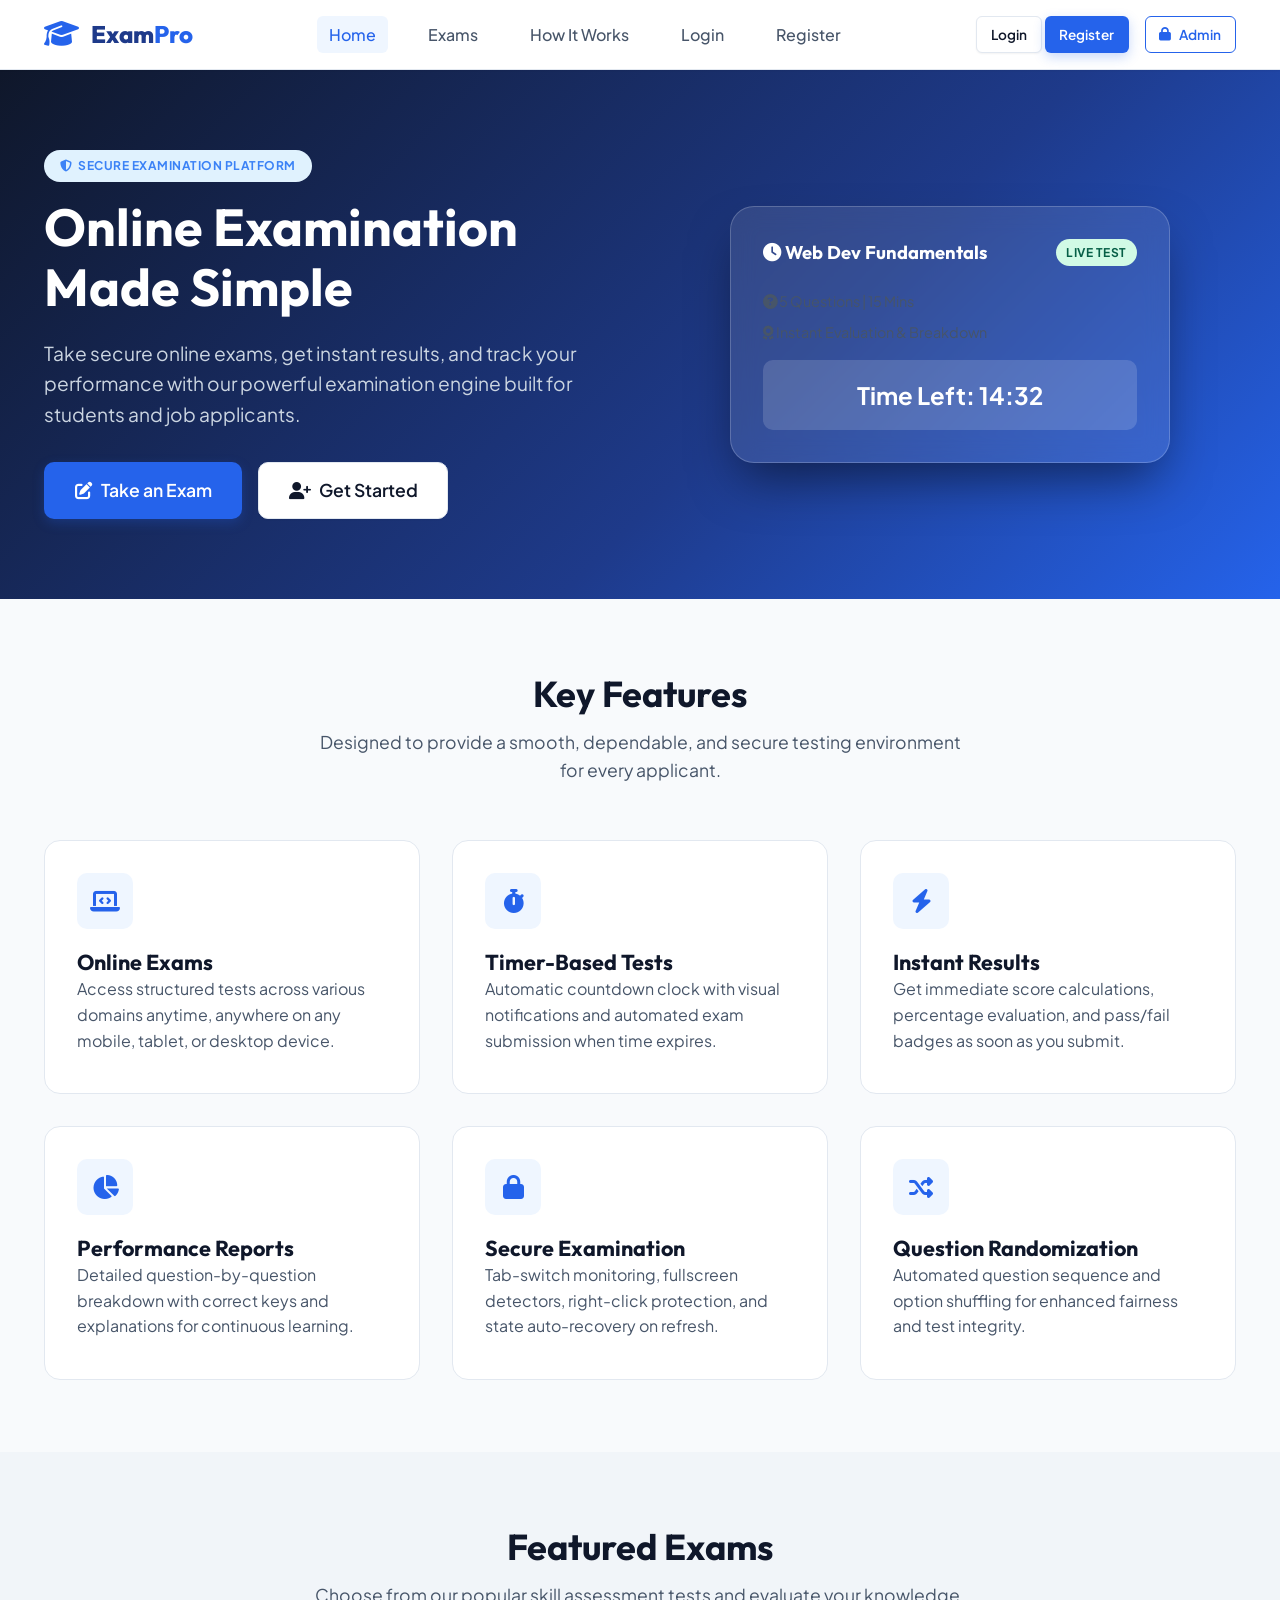
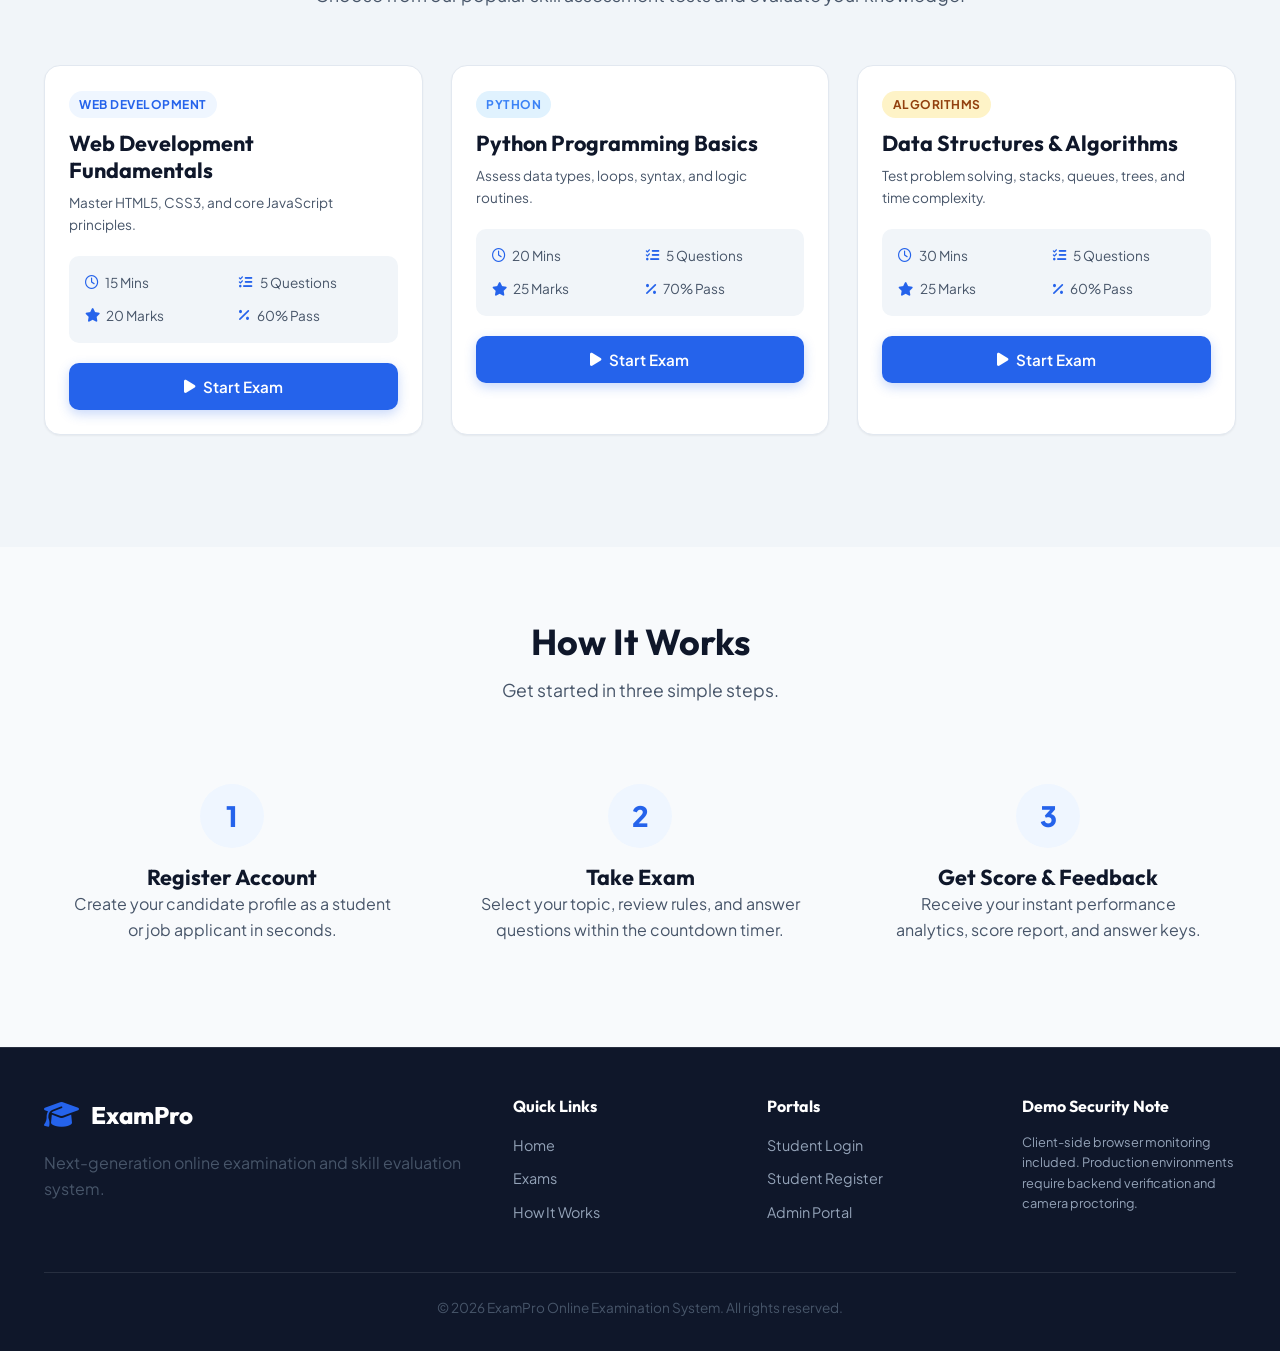
==== index.html @ 4d4f317a "Initial commit: Complete Online Examination System (ExamPro)" ====
<!DOCTYPE html>
<html lang="en">
<head>
  <meta charset="UTF-8">
  <meta name="viewport" content="width=device-width, initial-scale=1.0">
  <meta name="description" content="ExamPro - Next-Generation Online Examination Platform for Students & Candidates.">
  <title>ExamPro | Modern Online Examination System</title>
  <link rel="stylesheet" href="css/style.css">
  <link rel="stylesheet" href="https://cdnjs.cloudflare.com/ajax/libs/font-awesome/6.5.1/css/all.min.css">
</head>
<body>
  <!-- Header Navbar -->
  <header class="navbar">
    <div class="container">
      <a href="index.html" class="brand-logo">
        <i class="fa-solid fa-graduation-cap"></i>
        <span>Exam<span style="color:var(--primary);">Pro</span></span>
      </a>

      <nav>
        <ul class="nav-links" id="primaryNav">
          <li><a href="index.html" class="nav-link active">Home</a></li>
          <li><a href="#examsSection" class="nav-link">Exams</a></li>
          <li><a href="#howItWorks" class="nav-link">How It Works</a></li>
          <li><a href="login.html" class="nav-link">Login</a></li>
          <li><a href="register.html" class="nav-link">Register</a></li>
        </ul>
      </nav>

      <div class="nav-actions">
        <div id="userNavBadge"></div>
        <a href="admin-login.html" class="btn btn-sm btn-outline"><i class="fa-solid fa-lock"></i> Admin</a>
        <button class="mobile-nav-toggle" id="mobileNavToggle">
          <i class="fa-solid fa-bars"></i>
        </button>
      </div>
    </div>
  </header>

  <!-- Hero Section -->
  <section class="hero">
    <div class="container">
      <div class="hero-content">
        <div>
          <div class="badge badge-info" style="margin-bottom:1rem; padding:0.4rem 1rem;">
            <i class="fa-solid fa-shield-halved"></i> Secure Examination Platform
          </div>
          <h1 class="hero-title">Online Examination Made Simple</h1>
          <p class="hero-subtitle">
            Take secure online exams, get instant results, and track your performance with our powerful examination engine built for students and job applicants.
          </p>
          <div class="hero-actions">
            <a href="login.html" class="btn btn-primary btn-lg"><i class="fa-solid fa-pen-to-square"></i> Take an Exam</a>
            <a href="register.html" class="btn btn-secondary btn-lg"><i class="fa-solid fa-user-plus"></i> Get Started</a>
          </div>
        </div>

        <div class="hero-visual">
          <div class="hero-card-preview">
            <div style="display:flex; justify-content:space-between; align-items:center; margin-bottom:1.5rem;">
              <h4 style="color:white;"><i class="fa-solid fa-clock"></i> Web Dev Fundamentals</h4>
              <span class="badge badge-success">LIVE TEST</span>
            </div>
            <div style="font-size:0.9rem; color:#cbd5e1; margin-bottom:1rem;">
              <p><i class="fa-solid fa-circle-question"></i> 5 Questions | 15 Mins</p>
              <p><i class="fa-solid fa-award"></i> Instant Evaluation & Breakdown</p>
            </div>
            <div style="background:rgba(255,255,255,0.15); padding:1rem; border-radius:var(--radius-md); text-align:center;">
              <span style="font-size:1.5rem; font-weight:700;">Time Left: 14:32</span>
            </div>
          </div>
        </div>
      </div>
    </div>
  </section>

  <!-- Features Grid Section -->
  <section class="section">
    <div class="container">
      <div class="section-header">
        <h2 class="section-title">Key Features</h2>
        <p class="section-subtitle">Designed to provide a smooth, dependable, and secure testing environment for every applicant.</p>
      </div>

      <div class="feature-grid">
        <div class="feature-card">
          <div class="feature-icon"><i class="fa-solid fa-laptop-code"></i></div>
          <h3>Online Exams</h3>
          <p>Access structured tests across various domains anytime, anywhere on any mobile, tablet, or desktop device.</p>
        </div>

        <div class="feature-card">
          <div class="feature-icon"><i class="fa-solid fa-stopwatch"></i></div>
          <h3>Timer-Based Tests</h3>
          <p>Automatic countdown clock with visual notifications and automated exam submission when time expires.</p>
        </div>

        <div class="feature-card">
          <div class="feature-icon"><i class="fa-solid fa-bolt"></i></div>
          <h3>Instant Results</h3>
          <p>Get immediate score calculations, percentage evaluation, and pass/fail badges as soon as you submit.</p>
        </div>

        <div class="feature-card">
          <div class="feature-icon"><i class="fa-solid fa-chart-pie"></i></div>
          <h3>Performance Reports</h3>
          <p>Detailed question-by-question breakdown with correct keys and explanations for continuous learning.</p>
        </div>

        <div class="feature-card">
          <div class="feature-icon"><i class="fa-solid fa-lock"></i></div>
          <h3>Secure Examination</h3>
          <p>Tab-switch monitoring, fullscreen detectors, right-click protection, and state auto-recovery on refresh.</p>
        </div>

        <div class="feature-card">
          <div class="feature-icon"><i class="fa-solid fa-shuffle"></i></div>
          <h3>Question Randomization</h3>
          <p>Automated question sequence and option shuffling for enhanced fairness and test integrity.</p>
        </div>
      </div>
    </div>
  </section>

  <!-- Popular Exams Preview -->
  <section class="section" id="examsSection" style="background:var(--bg-subtle);">
    <div class="container">
      <div class="section-header">
        <h2 class="section-title">Featured Exams</h2>
        <p class="section-subtitle">Choose from our popular skill assessment tests and evaluate your knowledge.</p>
      </div>

      <div class="exam-grid">
        <div class="exam-card">
          <div class="exam-card-body">
            <span class="badge badge-primary">Web Development</span>
            <h3 style="margin: 0.75rem 0 0.5rem 0;">Web Development Fundamentals</h3>
            <p style="font-size:0.85rem;">Master HTML5, CSS3, and core JavaScript principles.</p>
            <div class="exam-meta-grid">
              <div class="exam-meta-item"><i class="fa-regular fa-clock"></i> 15 Mins</div>
              <div class="exam-meta-item"><i class="fa-solid fa-list-check"></i> 5 Questions</div>
              <div class="exam-meta-item"><i class="fa-solid fa-star"></i> 20 Marks</div>
              <div class="exam-meta-item"><i class="fa-solid fa-percent"></i> 60% Pass</div>
            </div>
            <a href="login.html" class="btn btn-primary btn-full"><i class="fa-solid fa-play"></i> Start Exam</a>
          </div>
        </div>

        <div class="exam-card">
          <div class="exam-card-body">
            <span class="badge badge-info">Python</span>
            <h3 style="margin: 0.75rem 0 0.5rem 0;">Python Programming Basics</h3>
            <p style="font-size:0.85rem;">Assess data types, loops, syntax, and logic routines.</p>
            <div class="exam-meta-grid">
              <div class="exam-meta-item"><i class="fa-regular fa-clock"></i> 20 Mins</div>
              <div class="exam-meta-item"><i class="fa-solid fa-list-check"></i> 5 Questions</div>
              <div class="exam-meta-item"><i class="fa-solid fa-star"></i> 25 Marks</div>
              <div class="exam-meta-item"><i class="fa-solid fa-percent"></i> 70% Pass</div>
            </div>
            <a href="login.html" class="btn btn-primary btn-full"><i class="fa-solid fa-play"></i> Start Exam</a>
          </div>
        </div>

        <div class="exam-card">
          <div class="exam-card-body">
            <span class="badge badge-warning">Algorithms</span>
            <h3 style="margin: 0.75rem 0 0.5rem 0;">Data Structures & Algorithms</h3>
            <p style="font-size:0.85rem;">Test problem solving, stacks, queues, trees, and time complexity.</p>
            <div class="exam-meta-grid">
              <div class="exam-meta-item"><i class="fa-regular fa-clock"></i> 30 Mins</div>
              <div class="exam-meta-item"><i class="fa-solid fa-list-check"></i> 5 Questions</div>
              <div class="exam-meta-item"><i class="fa-solid fa-star"></i> 25 Marks</div>
              <div class="exam-meta-item"><i class="fa-solid fa-percent"></i> 60% Pass</div>
            </div>
            <a href="login.html" class="btn btn-primary btn-full"><i class="fa-solid fa-play"></i> Start Exam</a>
          </div>
        </div>
      </div>
    </div>
  </section>

  <!-- How It Works Section -->
  <section class="section" id="howItWorks">
    <div class="container">
      <div class="section-header">
        <h2 class="section-title">How It Works</h2>
        <p class="section-subtitle">Get started in three simple steps.</p>
      </div>

      <div class="feature-grid" style="grid-template-columns: repeat(3, 1fr);">
        <div style="text-align:center; padding:1.5rem;">
          <div style="width:64px; height:64px; border-radius:50%; background:var(--primary-light); color:var(--primary); font-size:1.75rem; font-weight:800; display:flex; align-items:center; justify-content:center; margin:0 auto 1rem auto;">1</div>
          <h3>Register Account</h3>
          <p>Create your candidate profile as a student or job applicant in seconds.</p>
        </div>

        <div style="text-align:center; padding:1.5rem;">
          <div style="width:64px; height:64px; border-radius:50%; background:var(--primary-light); color:var(--primary); font-size:1.75rem; font-weight:800; display:flex; align-items:center; justify-content:center; margin:0 auto 1rem auto;">2</div>
          <h3>Take Exam</h3>
          <p>Select your topic, review rules, and answer questions within the countdown timer.</p>
        </div>

        <div style="text-align:center; padding:1.5rem;">
          <div style="width:64px; height:64px; border-radius:50%; background:var(--primary-light); color:var(--primary); font-size:1.75rem; font-weight:800; display:flex; align-items:center; justify-content:center; margin:0 auto 1rem auto;">3</div>
          <h3>Get Score & Feedback</h3>
          <p>Receive your instant performance analytics, score report, and answer keys.</p>
        </div>
      </div>
    </div>
  </section>

  <!-- Footer -->
  <footer class="footer">
    <div class="container">
      <div class="footer-grid">
        <div class="footer-brand">
          <a href="index.html" class="brand-logo">
            <i class="fa-solid fa-graduation-cap"></i>
            <span>ExamPro</span>
          </a>
          <p>Next-generation online examination and skill evaluation system.</p>
        </div>

        <div>
          <h4 class="footer-title">Quick Links</h4>
          <ul class="footer-links">
            <li><a href="index.html">Home</a></li>
            <li><a href="#examsSection">Exams</a></li>
            <li><a href="#howItWorks">How It Works</a></li>
          </ul>
        </div>

        <div>
          <h4 class="footer-title">Portals</h4>
          <ul class="footer-links">
            <li><a href="login.html">Student Login</a></li>
            <li><a href="register.html">Student Register</a></li>
            <li><a href="admin-login.html">Admin Portal</a></li>
          </ul>
        </div>

        <div>
          <h4 class="footer-title">Demo Security Note</h4>
          <p style="font-size:0.8rem; color:#94a3b8;">
            Client-side browser monitoring included. Production environments require backend verification and camera proctoring.
          </p>
        </div>
      </div>

      <div class="footer-bottom">
        <p>&copy; 2026 ExamPro Online Examination System. All rights reserved.</p>
      </div>
    </div>
  </footer>

  <script src="js/app.js"></script>
  <script>
    document.getElementById('mobileNavToggle')?.addEventListener('click', () => {
      document.getElementById('primaryNav')?.classList.toggle('active');
    });
  </script>
</body>
</html>
---- css/style.css ----
/* ==========================================================================
   ExamPro - Online Examination System Master Stylesheet
   Modern, Clean, Responsive Design System
   ========================================================================== */

@import url('https://fonts.googleapis.com/css2?family=Plus+Jakarta+Sans:wght@300;400;500;600;700;800&family=Outfit:wght@400;500;600;700&display=swap');

:root {
  /* Brand Palette */
  --primary: #2563eb;
  --primary-hover: #1d4ed8;
  --primary-dark: #1e3a8a;
  --primary-light: #eff6ff;
  --primary-border: #bfdbfe;
  
  --secondary: #0f172a;
  --accent: #06b6d4;
  --accent-light: #ecfeff;
  
  /* Status Colors */
  --success: #10b981;
  --success-light: #d1fae5;
  --success-dark: #065f46;
  --warning: #f59e0b;
  --warning-light: #fef3c7;
  --warning-dark: #92400e;
  --danger: #ef4444;
  --danger-light: #fee2e2;
  --danger-dark: #991b1b;
  --info: #3b82f6;
  --info-light: #e0f2fe;

  /* Neutral Spectrum */
  --bg-main: #f8fafc;
  --bg-surface: #ffffff;
  --bg-subtle: #f1f5f9;
  --border-light: #e2e8f0;
  --border-subtle: #cbd5e1;
  
  --text-primary: #0f172a;
  --text-secondary: #475569;
  --text-muted: #94a3b8;
  --text-white: #ffffff;

  /* Elevation Shadows */
  --shadow-sm: 0 1px 2px 0 rgba(0, 0, 0, 0.05);
  --shadow-md: 0 4px 6px -1px rgba(0, 0, 0, 0.07), 0 2px 4px -1px rgba(0, 0, 0, 0.04);
  --shadow-lg: 0 10px 15px -3px rgba(0, 0, 0, 0.08), 0 4px 6px -2px rgba(0, 0, 0, 0.03);
  --shadow-xl: 0 20px 25px -5px rgba(0, 0, 0, 0.1), 0 10px 10px -5px rgba(0, 0, 0, 0.04);
  --shadow-inner: inset 0 2px 4px 0 rgba(0, 0, 0, 0.06);

  /* Layout Constants */
  --radius-sm: 6px;
  --radius-md: 10px;
  --radius-lg: 16px;
  --radius-xl: 24px;
  --radius-full: 9999px;
  
  --transition-fast: 0.15s ease;
  --transition-normal: 0.25s ease;
  --transition-slow: 0.4s ease;
  
  --font-main: 'Plus Jakarta Sans', -apple-system, BlinkMacSystemFont, sans-serif;
  --font-heading: 'Outfit', -apple-system, BlinkMacSystemFont, sans-serif;

  --sidebar-width: 260px;
  --navbar-height: 70px;
}

/* Base Resets */
*, *::before, *::after {
  box-sizing: border-box;
  margin: 0;
  padding: 0;
}

html {
  font-size: 16px;
  scroll-behavior: smooth;
}

body {
  font-family: var(--font-main);
  background-color: var(--bg-main);
  color: var(--text-primary);
  line-height: 1.6;
  min-height: 100vh;
  display: flex;
  flex-direction: column;
  -webkit-font-smoothing: antialiased;
}

/* Typography */
h1, h2, h3, h4, h5, h6 {
  font-family: var(--font-heading);
  font-weight: 700;
  color: var(--text-primary);
  line-height: 1.25;
}

h1 { font-size: 2.25rem; }
h2 { font-size: 1.75rem; }
h3 { font-size: 1.35rem; }
h4 { font-size: 1.15rem; }

p { color: var(--text-secondary); margin-bottom: 0.5rem; }
a { color: var(--primary); text-decoration: none; transition: var(--transition-fast); }
a:hover { color: var(--primary-hover); }

/* Layout Wrappers */
.app-container {
  display: flex;
  flex-direction: column;
  min-height: 100vh;
}

.main-content {
  flex: 1;
}

.container {
  width: 100%;
  max-width: 1240px;
  margin: 0 auto;
  padding: 0 1.5rem;
}

/* Navigation Bar */
.navbar {
  height: var(--navbar-height);
  background: var(--bg-surface);
  border-bottom: 1px solid var(--border-light);
  box-shadow: var(--shadow-sm);
  position: sticky;
  top: 0;
  z-index: 100;
}

.navbar .container {
  display: flex;
  align-items: center;
  justify-content: space-between;
  height: 100%;
}

.brand-logo {
  display: flex;
  align-items: center;
  gap: 0.75rem;
  font-family: var(--font-heading);
  font-size: 1.5rem;
  font-weight: 800;
  color: var(--primary-dark);
}

.brand-logo i {
  color: var(--primary);
  font-size: 1.75rem;
}

.nav-links {
  display: flex;
  align-items: center;
  gap: 1.75rem;
  list-style: none;
}

.nav-link {
  font-weight: 500;
  color: var(--text-secondary);
  padding: 0.5rem 0.75rem;
  border-radius: var(--radius-sm);
  transition: var(--transition-fast);
}

.nav-link:hover, .nav-link.active {
  color: var(--primary);
  background: var(--primary-light);
}

.nav-actions {
  display: flex;
  align-items: center;
  gap: 1rem;
}

.user-badge {
  display: flex;
  align-items: center;
  gap: 0.75rem;
  background: var(--bg-subtle);
  padding: 0.35rem 0.85rem 0.35rem 0.5rem;
  border-radius: var(--radius-full);
  border: 1px solid var(--border-light);
}

.user-avatar {
  width: 34px;
  height: 34px;
  border-radius: 50%;
  background: var(--primary);
  color: white;
  display: flex;
  align-items: center;
  justify-content: center;
  font-weight: 700;
  font-size: 0.9rem;
}

/* Mobile Nav Toggle */
.mobile-nav-toggle {
  display: none;
  background: none;
  border: none;
  font-size: 1.5rem;
  color: var(--text-primary);
  cursor: pointer;
}

/* Buttons */
.btn {
  display: inline-flex;
  align-items: center;
  justify-content: center;
  gap: 0.5rem;
  padding: 0.65rem 1.35rem;
  font-size: 0.95rem;
  font-weight: 600;
  border-radius: var(--radius-md);
  border: 1px solid transparent;
  cursor: pointer;
  transition: all var(--transition-fast);
  white-space: nowrap;
}

.btn-primary {
  background: var(--primary);
  color: white;
  box-shadow: 0 4px 12px rgba(37, 99, 235, 0.25);
}
.btn-primary:hover {
  background: var(--primary-hover);
  transform: translateY(-1px);
  box-shadow: 0 6px 16px rgba(37, 99, 235, 0.35);
  color: white;
}

.btn-secondary {
  background: var(--bg-surface);
  color: var(--text-primary);
  border-color: var(--border-light);
  box-shadow: var(--shadow-sm);
}
.btn-secondary:hover {
  background: var(--bg-subtle);
  border-color: var(--border-subtle);
  color: var(--text-primary);
}

.btn-accent {
  background: var(--accent);
  color: white;
}
.btn-accent:hover {
  background: #0891b2;
  color: white;
}

.btn-outline {
  background: transparent;
  color: var(--primary);
  border-color: var(--primary);
}
.btn-outline:hover {
  background: var(--primary-light);
}

.btn-danger {
  background: var(--danger);
  color: white;
}
.btn-danger:hover {
  background: var(--danger-dark);
}

.btn-warning {
  background: var(--warning);
  color: white;
}

.btn-sm {
  padding: 0.4rem 0.85rem;
  font-size: 0.85rem;
  border-radius: var(--radius-sm);
}

.btn-lg {
  padding: 0.85rem 1.85rem;
  font-size: 1.1rem;
  border-radius: var(--radius-md);
}

.btn-full {
  width: 100%;
}

/* Cards & Surfaces */
.card {
  background: var(--bg-surface);
  border-radius: var(--radius-lg);
  border: 1px solid var(--border-light);
  padding: 1.5rem;
  box-shadow: var(--shadow-sm);
  transition: transform var(--transition-normal), box-shadow var(--transition-normal);
}

.card-hover:hover {
  transform: translateY(-3px);
  box-shadow: var(--shadow-md);
  border-color: var(--primary-border);
}

.card-header {
  display: flex;
  align-items: center;
  justify-content: space-between;
  padding-bottom: 1rem;
  margin-bottom: 1rem;
  border-bottom: 1px solid var(--border-light);
}

.card-footer {
  padding-top: 1rem;
  margin-top: 1rem;
  border-top: 1px solid var(--border-light);
  display: flex;
  align-items: center;
  justify-content: space-between;
}

/* Badges & Tags */
.badge {
  display: inline-flex;
  align-items: center;
  gap: 0.35rem;
  padding: 0.25rem 0.65rem;
  border-radius: var(--radius-full);
  font-size: 0.75rem;
  font-weight: 700;
  text-transform: uppercase;
  letter-spacing: 0.5px;
}

.badge-primary { background: var(--primary-light); color: var(--primary); }
.badge-success { background: var(--success-light); color: var(--success-dark); }
.badge-warning { background: var(--warning-light); color: var(--warning-dark); }
.badge-danger { background: var(--danger-light); color: var(--danger-dark); }
.badge-info { background: var(--info-light); color: var(--info); }
.badge-secondary { background: var(--bg-subtle); color: var(--text-secondary); }

/* Form Controls */
.form-group {
  margin-bottom: 1.25rem;
}

.form-label {
  display: block;
  font-size: 0.9rem;
  font-weight: 600;
  color: var(--text-primary);
  margin-bottom: 0.5rem;
}

.form-control {
  width: 100%;
  padding: 0.75rem 1rem;
  font-size: 0.95rem;
  font-family: var(--font-main);
  color: var(--text-primary);
  background-color: var(--bg-surface);
  border: 1px solid var(--border-light);
  border-radius: var(--radius-md);
  transition: border-color var(--transition-fast), box-shadow var(--transition-fast);
}

.form-control:focus {
  outline: none;
  border-color: var(--primary);
  box-shadow: 0 0 0 3px rgba(37, 99, 235, 0.15);
}

.form-control::placeholder {
  color: var(--text-muted);
}

.form-hint {
  font-size: 0.8rem;
  color: var(--text-muted);
  margin-top: 0.35rem;
}

.form-row {
  display: grid;
  grid-template-columns: repeat(auto-fit, minmax(220px, 1fr));
  gap: 1rem;
}

/* Custom Radio & Checkbox */
.custom-radio, .custom-checkbox {
  display: flex;
  align-items: flex-start;
  gap: 0.75rem;
  padding: 1rem;
  border: 1px solid var(--border-light);
  border-radius: var(--radius-md);
  background: var(--bg-surface);
  cursor: pointer;
  transition: var(--transition-fast);
}

.custom-radio:hover, .custom-checkbox:hover {
  border-color: var(--primary-border);
  background: var(--primary-light);
}

.custom-radio input, .custom-checkbox input {
  margin-top: 0.2rem;
  accent-color: var(--primary);
  width: 18px;
  height: 18px;
}

.custom-radio.selected {
  border-color: var(--primary);
  background: var(--primary-light);
  box-shadow: 0 0 0 1px var(--primary);
}

/* Auth Pages (Login/Register) */
.auth-page {
  min-height: 100vh;
  display: flex;
  align-items: center;
  justify-content: center;
  padding: 2rem 1rem;
  background: linear-gradient(135deg, #0f172a 0%, #1e3a8a 100%);
  position: relative;
  overflow: hidden;
}

.auth-card {
  width: 100%;
  max-width: 480px;
  background: var(--bg-surface);
  border-radius: var(--radius-xl);
  padding: 2.5rem;
  box-shadow: var(--shadow-xl);
  position: relative;
  z-index: 2;
}

.auth-header {
  text-align: center;
  margin-bottom: 2rem;
}

.auth-header .brand-logo {
  justify-content: center;
  margin-bottom: 1rem;
}

.auth-title {
  font-size: 1.75rem;
  margin-bottom: 0.35rem;
}

.auth-subtitle {
  color: var(--text-secondary);
  font-size: 0.95rem;
}

/* Hero Section */
.hero {
  padding: 5rem 0;
  background: linear-gradient(135deg, #0f172a 0%, #1e3a8a 60%, #2563eb 100%);
  color: white;
  position: relative;
  overflow: hidden;
}

.hero-content {
  display: grid;
  grid-template-columns: 1fr 1fr;
  gap: 3rem;
  align-items: center;
}

.hero-title {
  font-size: 3.25rem;
  color: white;
  margin-bottom: 1.25rem;
  line-height: 1.15;
}

.hero-subtitle {
  font-size: 1.2rem;
  color: #cbd5e1;
  margin-bottom: 2rem;
}

.hero-actions {
  display: flex;
  gap: 1rem;
  flex-wrap: wrap;
}

.hero-visual {
  position: relative;
  display: flex;
  justify-content: center;
}

.hero-card-preview {
  background: rgba(255, 255, 255, 0.1);
  backdrop-filter: blur(12px);
  border: 1px solid rgba(255, 255, 255, 0.2);
  border-radius: var(--radius-xl);
  padding: 2rem;
  width: 100%;
  max-width: 440px;
  color: white;
  box-shadow: 0 25px 50px -12px rgba(0,0,0,0.5);
}

/* Feature Grid */
.section {
  padding: 4.5rem 0;
}

.section-header {
  text-align: center;
  max-width: 650px;
  margin: 0 auto 3.5rem auto;
}

.section-title {
  font-size: 2.25rem;
  margin-bottom: 0.75rem;
}

.section-subtitle {
  font-size: 1.1rem;
  color: var(--text-secondary);
}

.feature-grid {
  display: grid;
  grid-template-columns: repeat(auto-fit, minmax(300px, 1fr));
  gap: 2rem;
}

.feature-card {
  padding: 2rem;
  border-radius: var(--radius-lg);
  background: var(--bg-surface);
  border: 1px solid var(--border-light);
  transition: var(--transition-normal);
}

.feature-card:hover {
  transform: translateY(-5px);
  box-shadow: var(--shadow-lg);
  border-color: var(--primary-border);
}

.feature-icon {
  width: 56px;
  height: 56px;
  border-radius: var(--radius-md);
  background: var(--primary-light);
  color: var(--primary);
  display: flex;
  align-items: center;
  justify-content: center;
  font-size: 1.5rem;
  margin-bottom: 1.25rem;
}

/* Student Dashboard Layout */
.dashboard-header {
  background: var(--bg-surface);
  border-bottom: 1px solid var(--border-light);
  padding: 2rem 0;
  margin-bottom: 2rem;
}

.stats-grid {
  display: grid;
  grid-template-columns: repeat(auto-fit, minmax(220px, 1fr));
  gap: 1.25rem;
  margin-bottom: 2.5rem;
}

.stat-card {
  background: var(--bg-surface);
  border-radius: var(--radius-lg);
  padding: 1.5rem;
  border: 1px solid var(--border-light);
  display: flex;
  align-items: center;
  gap: 1.25rem;
  box-shadow: var(--shadow-sm);
}

.stat-icon {
  width: 48px;
  height: 48px;
  border-radius: var(--radius-md);
  display: flex;
  align-items: center;
  justify-content: center;
  font-size: 1.35rem;
}

.stat-icon.primary { background: var(--primary-light); color: var(--primary); }
.stat-icon.success { background: var(--success-light); color: var(--success); }
.stat-icon.warning { background: var(--warning-light); color: var(--warning); }
.stat-icon.info { background: var(--info-light); color: var(--info); }

.stat-value {
  font-size: 1.75rem;
  font-weight: 800;
  line-height: 1.1;
}

.stat-label {
  font-size: 0.85rem;
  color: var(--text-secondary);
}

/* Exam Grid Layout */
.exam-grid {
  display: grid;
  grid-template-columns: repeat(auto-fill, minmax(320px, 1fr));
  gap: 1.75rem;
  margin-bottom: 2.5rem;
}

.exam-card {
  background: var(--bg-surface);
  border-radius: var(--radius-lg);
  border: 1px solid var(--border-light);
  display: flex;
  flex-direction: column;
  overflow: hidden;
  box-shadow: var(--shadow-sm);
  transition: var(--transition-normal);
}

.exam-card:hover {
  transform: translateY(-4px);
  box-shadow: var(--shadow-md);
  border-color: var(--primary-border);
}

.exam-card-body {
  padding: 1.5rem;
  flex: 1;
}

.exam-meta-grid {
  display: grid;
  grid-template-columns: 1fr 1fr;
  gap: 0.75rem;
  margin: 1.25rem 0;
  padding: 1rem;
  background: var(--bg-subtle);
  border-radius: var(--radius-md);
  font-size: 0.85rem;
}

.exam-meta-item {
  display: flex;
  align-items: center;
  gap: 0.4rem;
  color: var(--text-secondary);
}

.exam-meta-item i {
  color: var(--primary);
}

/* Live Exam Interface Layout */
.exam-layout {
  min-height: 100vh;
  display: flex;
  flex-direction: column;
  background: #f1f5f9;
}

.exam-header {
  height: 65px;
  background: var(--secondary);
  color: white;
  padding: 0 1.5rem;
  display: flex;
  align-items: center;
  justify-content: space-between;
  position: sticky;
  top: 0;
  z-index: 90;
  box-shadow: var(--shadow-md);
}

.timer-box {
  display: flex;
  align-items: center;
  gap: 0.5rem;
  background: rgba(255, 255, 255, 0.1);
  padding: 0.4rem 1rem;
  border-radius: var(--radius-full);
  font-weight: 700;
  font-size: 1.1rem;
  letter-spacing: 1px;
}

.timer-box.warning {
  background: var(--danger);
  animation: pulse 1s infinite alternate;
}

@keyframes pulse {
  from { opacity: 1; }
  to { opacity: 0.75; }
}

.exam-main {
  flex: 1;
  display: grid;
  grid-template-columns: 1fr 320px;
  gap: 1.5rem;
  padding: 1.5rem;
  max-width: 1400px;
  margin: 0 auto;
  width: 100%;
}

.question-container {
  background: var(--bg-surface);
  border-radius: var(--radius-lg);
  padding: 2rem;
  box-shadow: var(--shadow-sm);
  display: flex;
  flex-direction: column;
  justify-content: space-between;
}

.question-header {
  display: flex;
  align-items: center;
  justify-content: space-between;
  margin-bottom: 1.5rem;
  padding-bottom: 1rem;
  border-bottom: 1px solid var(--border-light);
}

.question-title {
  font-size: 1.25rem;
  font-weight: 600;
  margin-bottom: 1.5rem;
  line-height: 1.5;
}

.options-list {
  display: flex;
  flex-direction: column;
  gap: 1rem;
  margin-bottom: 2rem;
}

.exam-actions {
  display: flex;
  align-items: center;
  justify-content: space-between;
  padding-top: 1.5rem;
  border-top: 1px solid var(--border-light);
  flex-wrap: wrap;
  gap: 1rem;
}

/* Sidebar Question Palette Grid */
.palette-sidebar {
  background: var(--bg-surface);
  border-radius: var(--radius-lg);
  padding: 1.5rem;
  box-shadow: var(--shadow-sm);
  height: fit-content;
  position: sticky;
  top: 80px;
}

.palette-grid {
  display: grid;
  grid-template-columns: repeat(5, 1fr);
  gap: 0.6rem;
  margin: 1.25rem 0;
}

.palette-btn {
  width: 100%;
  aspect-ratio: 1;
  border-radius: var(--radius-sm);
  border: 1px solid var(--border-light);
  background: var(--bg-subtle);
  color: var(--text-primary);
  font-weight: 700;
  font-size: 0.9rem;
  cursor: pointer;
  display: flex;
  align-items: center;
  justify-content: center;
  transition: var(--transition-fast);
}

.palette-btn:hover {
  border-color: var(--primary);
}

.palette-btn.current {
  border: 2px solid var(--primary);
  box-shadow: 0 0 0 2px var(--primary-border);
}

.palette-btn.answered {
  background: var(--success);
  color: white;
  border-color: var(--success);
}

.palette-btn.marked {
  background: var(--warning);
  color: white;
  border-color: var(--warning);
}

.palette-btn.marked-answered {
  background: linear-gradient(135deg, var(--success) 50%, var(--warning) 50%);
  color: white;
}

.palette-legend {
  display: grid;
  grid-template-columns: 1fr 1fr;
  gap: 0.75rem;
  font-size: 0.8rem;
  margin-top: 1.25rem;
  padding-top: 1rem;
  border-top: 1px solid var(--border-light);
}

.legend-item {
  display: flex;
  align-items: center;
  gap: 0.5rem;
}

.legend-color {
  width: 14px;
  height: 14px;
  border-radius: 3px;
}

/* Result Page */
.result-card {
  background: var(--bg-surface);
  border-radius: var(--radius-xl);
  padding: 3rem 2rem;
  text-align: center;
  max-width: 800px;
  margin: 2rem auto;
  box-shadow: var(--shadow-lg);
  border: 1px solid var(--border-light);
}

.result-badge-circle {
  width: 140px;
  height: 140px;
  border-radius: 50%;
  margin: 0 auto 1.5rem auto;
  display: flex;
  flex-direction: column;
  align-items: center;
  justify-content: center;
  font-weight: 800;
  color: white;
  box-shadow: var(--shadow-md);
}

.result-badge-circle.pass {
  background: linear-gradient(135deg, #10b981 0%, #059669 100%);
}

.result-badge-circle.fail {
  background: linear-gradient(135deg, #ef4444 0%, #dc2626 100%);
}

.result-percent {
  font-size: 2.25rem;
  line-height: 1;
}

.result-status-label {
  font-size: 0.85rem;
  text-transform: uppercase;
  letter-spacing: 1px;
}

.result-stats-breakdown {
  display: grid;
  grid-template-columns: repeat(auto-fit, minmax(140px, 1fr));
  gap: 1rem;
  margin: 2rem 0;
}

.result-stat-box {
  background: var(--bg-subtle);
  padding: 1rem;
  border-radius: var(--radius-md);
  border: 1px solid var(--border-light);
}

.result-stat-box h4 {
  font-size: 1.5rem;
  margin-top: 0.25rem;
}

/* Review Answers Page */
.review-question-card {
  background: var(--bg-surface);
  border-radius: var(--radius-lg);
  border: 1px solid var(--border-light);
  padding: 1.75rem;
  margin-bottom: 1.5rem;
}

.review-question-card.correct {
  border-left: 5px solid var(--success);
}

.review-question-card.incorrect {
  border-left: 5px solid var(--danger);
}

.review-question-card.unanswered {
  border-left: 5px solid var(--warning);
}

.explanation-box {
  background: var(--primary-light);
  border: 1px solid var(--primary-border);
  border-radius: var(--radius-md);
  padding: 1rem;
  margin-top: 1rem;
  font-size: 0.9rem;
  color: var(--primary-dark);
}

/* Admin Dashboard Layout */
.admin-wrapper {
  display: flex;
  min-height: 100vh;
}

.admin-sidebar {
  width: var(--sidebar-width);
  background: var(--secondary);
  color: white;
  display: flex;
  flex-direction: column;
  position: sticky;
  top: 0;
  height: 100vh;
  z-index: 100;
  transition: var(--transition-normal);
}

.admin-sidebar .brand-logo {
  color: white;
  padding: 1.5rem;
  border-bottom: 1px solid rgba(255, 255, 255, 0.1);
}

.admin-menu {
  list-style: none;
  padding: 1rem 0;
  flex: 1;
}

.admin-menu-item a {
  display: flex;
  align-items: center;
  gap: 0.85rem;
  padding: 0.85rem 1.5rem;
  color: #94a3b8;
  font-weight: 500;
  transition: var(--transition-fast);
}

.admin-menu-item a:hover, .admin-menu-item.active a {
  color: white;
  background: rgba(255, 255, 255, 0.08);
  border-left: 4px solid var(--primary);
}

.admin-main {
  flex: 1;
  background: var(--bg-main);
  display: flex;
  flex-direction: column;
  overflow-x: hidden;
}

.admin-topbar {
  height: var(--navbar-height);
  background: var(--bg-surface);
  border-bottom: 1px solid var(--border-light);
  padding: 0 2rem;
  display: flex;
  align-items: center;
  justify-content: space-between;
}

.admin-body {
  padding: 2rem;
  flex: 1;
}

/* Data Tables */
.table-responsive {
  width: 100%;
  overflow-x: auto;
  border-radius: var(--radius-md);
  border: 1px solid var(--border-light);
  background: var(--bg-surface);
}

.data-table {
  width: 100%;
  border-collapse: collapse;
  text-align: left;
  font-size: 0.9rem;
}

.data-table th {
  background: var(--bg-subtle);
  padding: 1rem;
  font-weight: 700;
  color: var(--text-primary);
  border-bottom: 1px solid var(--border-light);
  white-space: nowrap;
}

.data-table td {
  padding: 1rem;
  border-bottom: 1px solid var(--border-light);
  color: var(--text-secondary);
}

.data-table tbody tr:hover {
  background: var(--primary-light);
}

/* Modals */
.modal-overlay {
  position: fixed;
  inset: 0;
  background: rgba(15, 23, 42, 0.6);
  backdrop-filter: blur(4px);
  display: flex;
  align-items: center;
  justify-content: center;
  z-index: 1000;
  opacity: 0;
  visibility: hidden;
  transition: var(--transition-fast);
}

.modal-overlay.active {
  opacity: 1;
  visibility: visible;
}

.modal-container {
  background: var(--bg-surface);
  border-radius: var(--radius-xl);
  width: 100%;
  max-width: 550px;
  max-height: 90vh;
  overflow-y: auto;
  box-shadow: var(--shadow-xl);
  transform: scale(0.95);
  transition: var(--transition-fast);
}

.modal-overlay.active .modal-container {
  transform: scale(1);
}

.modal-header {
  padding: 1.25rem 1.5rem;
  border-bottom: 1px solid var(--border-light);
  display: flex;
  align-items: center;
  justify-content: space-between;
}

.modal-body {
  padding: 1.5rem;
}

.modal-footer {
  padding: 1rem 1.5rem;
  border-top: 1px solid var(--border-light);
  display: flex;
  align-items: center;
  justify-content: flex-end;
  gap: 0.75rem;
}

/* Toast Notifications */
.toast-container {
  position: fixed;
  bottom: 2rem;
  right: 2rem;
  display: flex;
  flex-direction: column;
  gap: 0.75rem;
  z-index: 2000;
}

.toast {
  display: flex;
  align-items: center;
  gap: 0.75rem;
  background: var(--secondary);
  color: white;
  padding: 0.85rem 1.25rem;
  border-radius: var(--radius-md);
  box-shadow: var(--shadow-lg);
  animation: slideIn 0.3s ease forwards;
  max-width: 380px;
  font-size: 0.9rem;
}

.toast.success { background: var(--success); }
.toast.danger { background: var(--danger); }
.toast.warning { background: var(--warning); color: var(--secondary); }

@keyframes slideIn {
  from { transform: translateX(100%); opacity: 0; }
  to { transform: translateX(0); opacity: 1; }
}

/* Footer */
.footer {
  background: var(--secondary);
  color: #94a3b8;
  padding: 3rem 0 1.5rem 0;
  margin-top: auto;
  border-top: 1px solid rgba(255, 255, 255, 0.1);
}

.footer-grid {
  display: grid;
  grid-template-columns: 2fr repeat(3, 1fr);
  gap: 2.5rem;
  margin-bottom: 2.5rem;
}

.footer-brand .brand-logo {
  color: white;
  margin-bottom: 1rem;
}

.footer-title {
  color: white;
  font-size: 1rem;
  margin-bottom: 1rem;
}

.footer-links {
  list-style: none;
}

.footer-links li {
  margin-bottom: 0.5rem;
}

.footer-links a {
  color: #94a3b8;
  font-size: 0.9rem;
}

.footer-links a:hover {
  color: white;
}

.footer-bottom {
  text-align: center;
  padding-top: 1.5rem;
  border-top: 1px solid rgba(255, 255, 255, 0.1);
  font-size: 0.85rem;
}

/* Security Warning Banner */
.security-note {
  background: var(--warning-light);
  border: 1px solid var(--warning);
  color: var(--warning-dark);
  padding: 0.85rem 1.25rem;
  border-radius: var(--radius-md);
  font-size: 0.85rem;
  display: flex;
  align-items: center;
  gap: 0.75rem;
  margin-bottom: 1.5rem;
}

/* Responsive Media Queries */
@media (max-width: 992px) {
  .hero-content {
    grid-template-columns: 1fr;
    text-align: center;
  }
  .hero-actions {
    justify-content: center;
  }
  .hero-visual {
    margin-top: 2rem;
  }
  .exam-main {
    grid-template-columns: 1fr;
  }
  .palette-sidebar {
    position: static;
  }
  .admin-sidebar {
    position: fixed;
    left: -100%;
  }
  .admin-sidebar.active {
    left: 0;
  }
  .footer-grid {
    grid-template-columns: 1fr 1fr;
  }
}

@media (max-width: 768px) {
  .nav-links {
    display: none;
  }
  .mobile-nav-toggle {
    display: block;
  }
  .nav-links.active {
    display: flex;
    flex-direction: column;
    position: absolute;
    top: var(--navbar-height);
    left: 0;
    right: 0;
    background: var(--bg-surface);
    padding: 1.5rem;
    box-shadow: var(--shadow-lg);
    border-bottom: 1px solid var(--border-light);
  }
  .footer-grid {
    grid-template-columns: 1fr;
  }
}

/* Print Styling */
@media print {
  .navbar, .footer, .btn, .no-print {
    display: none !important;
  }
  body {
    background: white;
    color: black;
  }
  .result-card, .review-question-card {
    box-shadow: none;
    border: 1px solid #ccc;
  }
}
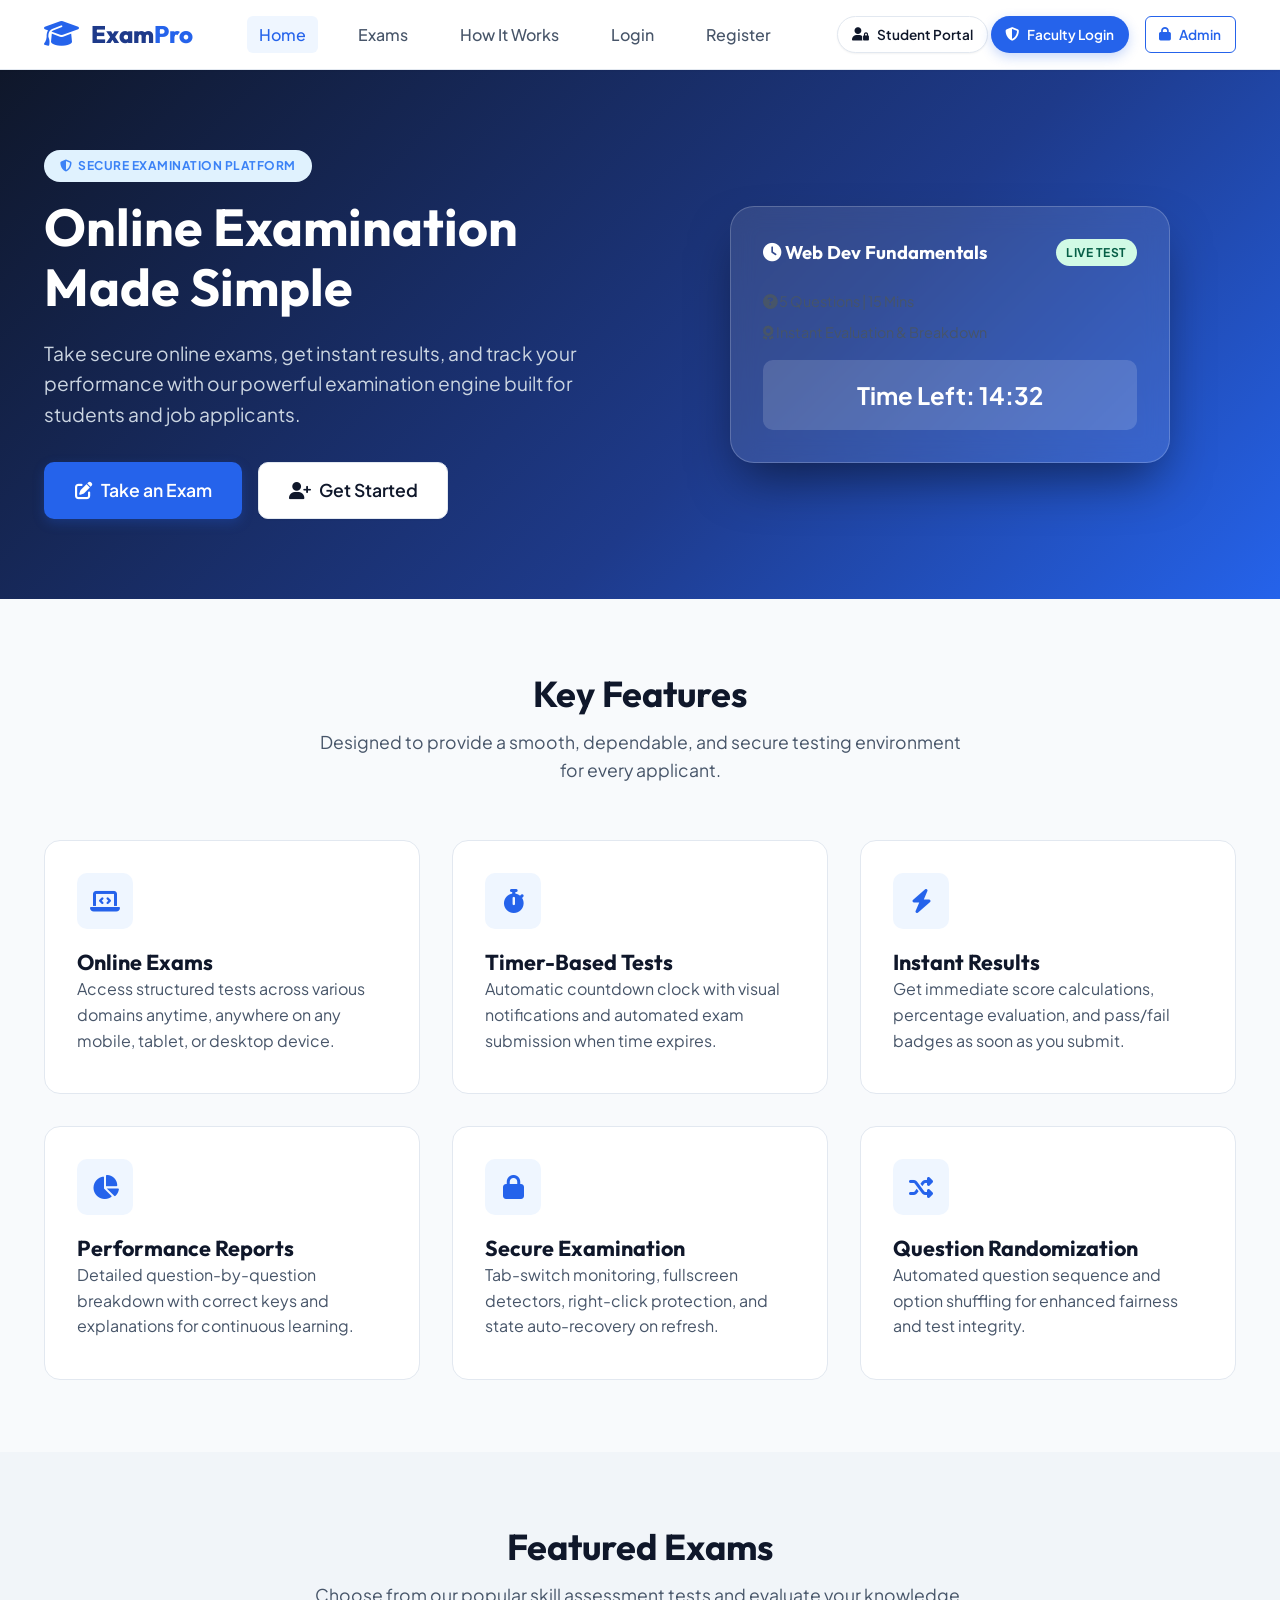
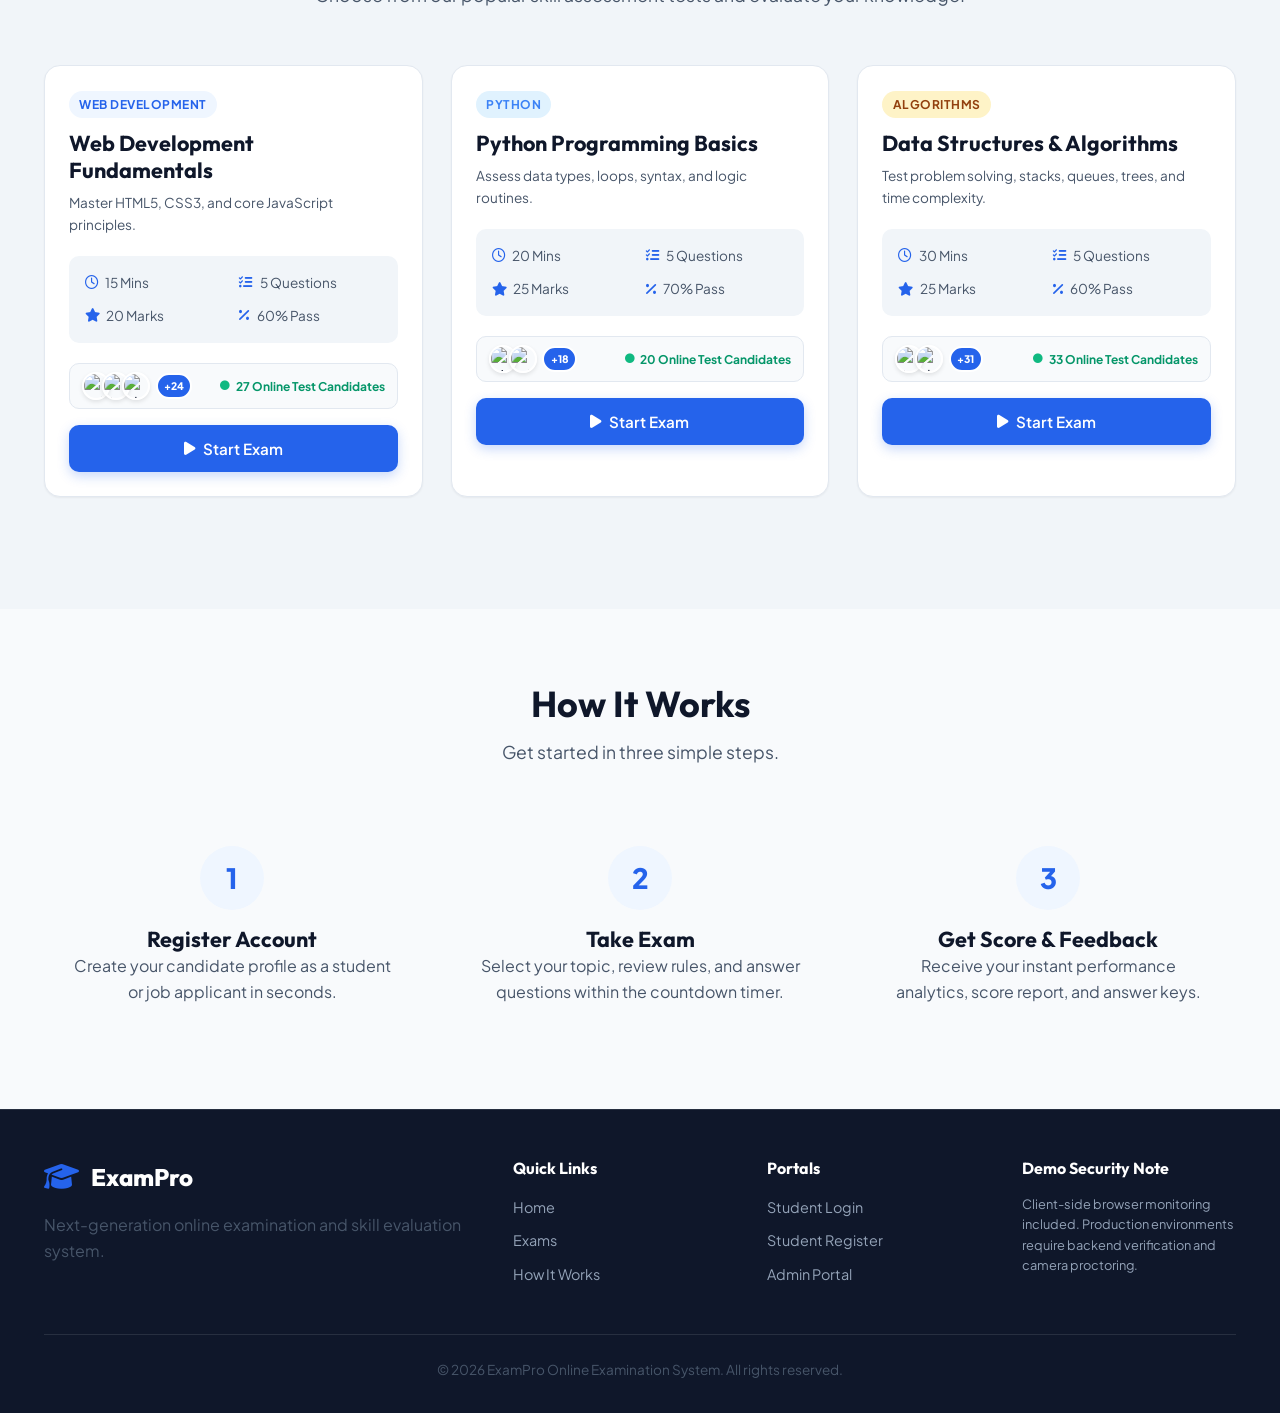
==== commit 668a2179: "Add student profile images on online exams, live webcam proctor feed frame, candidate photo stacks, " ====
--- a/index.html
+++ b/index.html
@@ -142,6 +142,15 @@
               <div class="exam-meta-item"><i class="fa-solid fa-star"></i> 20 Marks</div>
               <div class="exam-meta-item"><i class="fa-solid fa-percent"></i> 60% Pass</div>
             </div>
+            <div class="candidate-avatar-stack-container" style="margin-bottom:1rem;">
+              <div class="candidate-avatar-stack">
+                <img src="https://images.unsplash.com/photo-1539571696357-5a69c17a67c6?w=80&auto=format&fit=crop&q=80" alt="John Doe" title="John Doe (21BCS0142)">
+                <img src="https://images.unsplash.com/photo-1494790108377-be9c29b29330?w=80&auto=format&fit=crop&q=80" alt="Sarah" title="Sarah Jenkins (22ECE0089)">
+                <img src="https://images.unsplash.com/photo-1507003211169-0a1dd7228f2d?w=80&auto=format&fit=crop&q=80" alt="Alex" title="Alex Rivera (23BCS8492)">
+                <span class="avatar-count-badge">+24</span>
+              </div>
+              <span class="active-students-label"><i class="fa-solid fa-circle blink-green"></i> 27 Online Test Candidates</span>
+            </div>
             <a href="login.html" class="btn btn-primary btn-full"><i class="fa-solid fa-play"></i> Start Exam</a>
           </div>
         </div>
@@ -157,6 +166,14 @@
               <div class="exam-meta-item"><i class="fa-solid fa-star"></i> 25 Marks</div>
               <div class="exam-meta-item"><i class="fa-solid fa-percent"></i> 70% Pass</div>
             </div>
+            <div class="candidate-avatar-stack-container" style="margin-bottom:1rem;">
+              <div class="candidate-avatar-stack">
+                <img src="https://images.unsplash.com/photo-1517841905240-472988babdf9?w=80&auto=format&fit=crop&q=80" alt="Maya" title="Maya Lin (22DSAI044)">
+                <img src="https://images.unsplash.com/photo-1539571696357-5a69c17a67c6?w=80&auto=format&fit=crop&q=80" alt="John" title="John Doe (21BCS0142)">
+                <span class="avatar-count-badge">+18</span>
+              </div>
+              <span class="active-students-label"><i class="fa-solid fa-circle blink-green"></i> 20 Online Test Candidates</span>
+            </div>
             <a href="login.html" class="btn btn-primary btn-full"><i class="fa-solid fa-play"></i> Start Exam</a>
           </div>
         </div>
@@ -172,6 +189,14 @@
               <div class="exam-meta-item"><i class="fa-solid fa-star"></i> 25 Marks</div>
               <div class="exam-meta-item"><i class="fa-solid fa-percent"></i> 60% Pass</div>
             </div>
+            <div class="candidate-avatar-stack-container" style="margin-bottom:1rem;">
+              <div class="candidate-avatar-stack">
+                <img src="https://images.unsplash.com/photo-1494790108377-be9c29b29330?w=80&auto=format&fit=crop&q=80" alt="Sarah" title="Sarah Jenkins (22ECE0089)">
+                <img src="https://images.unsplash.com/photo-1507003211169-0a1dd7228f2d?w=80&auto=format&fit=crop&q=80" alt="Alex" title="Alex Rivera (23BCS8492)">
+                <span class="avatar-count-badge">+31</span>
+              </div>
+              <span class="active-students-label"><i class="fa-solid fa-circle blink-green"></i> 33 Online Test Candidates</span>
+            </div>
             <a href="login.html" class="btn btn-primary btn-full"><i class="fa-solid fa-play"></i> Start Exam</a>
           </div>
         </div>
--- a/css/style.css
+++ b/css/style.css
@@ -1294,3 +1294,956 @@
     border: 1px solid #ccc;
   }
 }
+
+/* ==========================================================================
+   CodeTantra Institutional Examination Design System & Profile Cards
+   ========================================================================== */
+
+.codetantra-login-page {
+  background: #0f172a linear-gradient(135deg, #0f172a 0%, #1e293b 50%, #090d16 100%);
+  color: #f8fafc;
+  min-height: 100vh;
+  display: flex;
+  flex-direction: column;
+}
+
+/* CodeTantra Header */
+.codetantra-header {
+  background: rgba(15, 23, 42, 0.85);
+  backdrop-filter: blur(12px);
+  border-bottom: 1px solid rgba(255, 255, 255, 0.1);
+  padding: 0.85rem 1.5rem;
+  position: sticky;
+  top: 0;
+  z-index: 100;
+}
+.codetantra-header .header-container {
+  max-width: 1240px;
+  margin: 0 auto;
+  display: flex;
+  justify-content: space-between;
+  align-items: center;
+  flex-wrap: wrap;
+  gap: 1rem;
+}
+.institution-brand .brand-link {
+  display: flex;
+  align-items: center;
+  gap: 0.85rem;
+  color: white;
+  text-decoration: none;
+}
+.brand-icon {
+  width: 44px;
+  height: 44px;
+  background: linear-gradient(135deg, #2563eb, #1d4ed8);
+  border-radius: 10px;
+  display: flex;
+  align-items: center;
+  justify-content: center;
+  font-size: 1.35rem;
+  box-shadow: 0 4px 12px rgba(37, 99, 235, 0.35);
+}
+.brand-icon.admin-icon {
+  background: linear-gradient(135deg, #7c3aed, #4c1d95);
+  box-shadow: 0 4px 12px rgba(124, 58, 237, 0.35);
+}
+.brand-text {
+  display: flex;
+  flex-direction: column;
+}
+.brand-text .main-title {
+  font-family: var(--font-heading);
+  font-weight: 800;
+  font-size: 1.15rem;
+  letter-spacing: -0.2px;
+  color: #ffffff;
+}
+.brand-text .sub-title {
+  font-size: 0.75rem;
+  color: #94a3b8;
+  font-weight: 500;
+}
+.header-status {
+  display: flex;
+  align-items: center;
+  gap: 1rem;
+}
+.live-status-pill {
+  background: rgba(16, 185, 129, 0.15);
+  border: 1px solid rgba(16, 185, 129, 0.3);
+  color: #34d399;
+  font-size: 0.78rem;
+  font-weight: 600;
+  padding: 0.35rem 0.85rem;
+  border-radius: var(--radius-full);
+  display: flex;
+  align-items: center;
+  gap: 0.4rem;
+}
+.live-status-pill.admin-pill {
+  background: rgba(168, 85, 247, 0.15);
+  border-color: rgba(168, 85, 247, 0.3);
+  color: #c084fc;
+}
+.time-pill {
+  background: rgba(255, 255, 255, 0.06);
+  border: 1px solid rgba(255, 255, 255, 0.1);
+  color: #cbd5e1;
+  font-size: 0.78rem;
+  font-family: monospace;
+  padding: 0.35rem 0.75rem;
+  border-radius: var(--radius-sm);
+}
+
+/* CodeTantra Main Layout */
+.codetantra-main {
+  flex: 1;
+  display: flex;
+  align-items: center;
+  justify-content: center;
+  padding: 2.5rem 1.5rem;
+}
+.login-wrapper {
+  max-width: 1100px;
+  width: 100%;
+  display: grid;
+  grid-template-columns: 1fr 1.1fr;
+  gap: 2rem;
+  align-items: stretch;
+}
+.login-wrapper.single-col {
+  grid-template-columns: 1fr;
+  max-width: 520px;
+}
+
+/* Info Panel (Diagnostics & Instructions) */
+.codetantra-info-panel .info-card {
+  background: rgba(30, 41, 59, 0.65);
+  border: 1px solid rgba(255, 255, 255, 0.08);
+  border-radius: 20px;
+  padding: 2rem;
+  height: 100%;
+  box-shadow: 0 20px 40px rgba(0, 0, 0, 0.3);
+  display: flex;
+  flex-direction: column;
+}
+.card-badge {
+  display: inline-flex;
+  align-items: center;
+  gap: 0.4rem;
+  background: rgba(37, 99, 235, 0.2);
+  color: #60a5fa;
+  border: 1px solid rgba(37, 99, 235, 0.3);
+  font-size: 0.75rem;
+  font-weight: 700;
+  text-transform: uppercase;
+  padding: 0.3rem 0.75rem;
+  border-radius: var(--radius-full);
+  margin-bottom: 1rem;
+  width: fit-content;
+}
+.codetantra-info-panel h3 {
+  color: white;
+  font-size: 1.4rem;
+  margin-bottom: 0.4rem;
+}
+.section-desc {
+  color: #94a3b8;
+  font-size: 0.88rem;
+  margin-bottom: 1.5rem;
+}
+
+.diagnostics-grid {
+  display: grid;
+  grid-template-columns: 1fr;
+  gap: 0.85rem;
+  margin-bottom: 1.5rem;
+}
+.diag-item {
+  background: rgba(15, 23, 42, 0.7);
+  border: 1px solid rgba(255, 255, 255, 0.06);
+  border-radius: 12px;
+  padding: 0.85rem 1rem;
+  display: flex;
+  align-items: center;
+  gap: 0.85rem;
+}
+.diag-item i {
+  font-size: 1.1rem;
+  color: #60a5fa;
+}
+.diag-item div {
+  flex: 1;
+  display: flex;
+  flex-direction: column;
+}
+.diag-item strong {
+  font-size: 0.85rem;
+  color: #f1f5f9;
+}
+.diag-item span {
+  font-size: 0.75rem;
+  color: #94a3b8;
+}
+.diag-item .check-icon {
+  color: #34d399;
+  font-size: 1.1rem;
+}
+
+.notice-box {
+  background: rgba(245, 158, 11, 0.1);
+  border: 1px solid rgba(245, 158, 11, 0.25);
+  border-radius: 12px;
+  padding: 1rem;
+  margin-top: auto;
+}
+.notice-title {
+  color: #fbbf24;
+  font-weight: 700;
+  font-size: 0.85rem;
+  margin-bottom: 0.5rem;
+  display: flex;
+  align-items: center;
+  gap: 0.4rem;
+}
+.notice-box ul {
+  padding-left: 1.25rem;
+  color: #cbd5e1;
+  font-size: 0.8rem;
+  display: flex;
+  flex-direction: column;
+  gap: 0.3rem;
+}
+
+/* Auth Panel & Form Box */
+.codetantra-form-panel .auth-box {
+  background: #ffffff;
+  color: var(--text-primary);
+  border-radius: 24px;
+  padding: 2.25rem;
+  box-shadow: 0 25px 50px -12px rgba(0, 0, 0, 0.4);
+}
+.auth-box-header {
+  margin-bottom: 1.25rem;
+}
+.portal-badge {
+  display: inline-flex;
+  align-items: center;
+  gap: 0.4rem;
+  background: var(--primary-light);
+  color: var(--primary);
+  font-size: 0.75rem;
+  font-weight: 700;
+  padding: 0.25rem 0.75rem;
+  border-radius: var(--radius-full);
+  margin-bottom: 0.5rem;
+}
+.portal-badge.admin-badge {
+  background: #f3e8ff;
+  color: #7c3aed;
+}
+.auth-box-header h2 {
+  font-size: 1.6rem;
+  color: #0f172a;
+  margin-bottom: 0.25rem;
+}
+.auth-box-header p {
+  font-size: 0.85rem;
+  color: #64748b;
+}
+
+/* Candidate Profile Card Preview */
+.candidate-card-wrapper {
+  margin-bottom: 1.25rem;
+}
+.candidate-preview-box {
+  background: #f8fafc;
+  border: 2px dashed #cbd5e1;
+  border-radius: 14px;
+  padding: 0.85rem 1rem;
+  display: flex;
+  align-items: center;
+  gap: 1rem;
+  transition: var(--transition-normal);
+}
+.candidate-preview-box.active-matched {
+  background: linear-gradient(135deg, #eff6ff 0%, #ffffff 100%);
+  border: 2px solid #bfdbfe;
+  box-shadow: var(--shadow-sm);
+}
+.candidate-preview-box.admin-matched {
+  background: linear-gradient(135deg, #faf5ff 0%, #ffffff 100%);
+  border-color: #e9d5ff;
+}
+.preview-avatar-placeholder {
+  width: 48px;
+  height: 48px;
+  background: #e2e8f0;
+  color: #64748b;
+  border-radius: 50%;
+  display: flex;
+  align-items: center;
+  justify-content: center;
+  font-size: 1.25rem;
+}
+.preview-avatar-wrap {
+  position: relative;
+  width: 52px;
+  height: 52px;
+}
+.preview-avatar-img {
+  width: 100%;
+  height: 100%;
+  border-radius: 50%;
+  object-fit: cover;
+  border: 2px solid var(--primary);
+}
+.verified-badge {
+  position: absolute;
+  bottom: -2px;
+  right: -2px;
+  background: #10b981;
+  color: white;
+  width: 18px;
+  height: 18px;
+  border-radius: 50%;
+  font-size: 0.65rem;
+  display: flex;
+  align-items: center;
+  justify-content: center;
+  border: 2px solid white;
+}
+.verified-badge.admin-badge {
+  background: #7c3aed;
+}
+.preview-info {
+  flex: 1;
+  display: flex;
+  flex-direction: column;
+}
+.preview-name-row {
+  display: flex;
+  align-items: center;
+  justify-content: space-between;
+  gap: 0.5rem;
+}
+.preview-name {
+  font-size: 0.95rem;
+  color: #0f172a;
+}
+.role-pill {
+  font-size: 0.65rem;
+  font-weight: 800;
+  padding: 0.15rem 0.5rem;
+  border-radius: 4px;
+  text-transform: uppercase;
+}
+.role-pill.student { background: #dbeafe; color: #1e40af; }
+.role-pill.admin { background: #f3e8ff; color: #6b21a8; }
+
+.preview-meta {
+  display: flex;
+  align-items: center;
+  gap: 0.85rem;
+  margin-top: 0.2rem;
+  font-size: 0.75rem;
+  color: #475569;
+}
+.preview-title { font-weight: 700; font-size: 0.85rem; color: #334155; }
+.preview-subtitle { font-size: 0.75rem; color: #64748b; }
+
+/* Quick Demo Profile Chips */
+.quick-demo-section {
+  margin-bottom: 1.25rem;
+  background: #f1f5f9;
+  border-radius: 12px;
+  padding: 0.75rem;
+}
+.demo-label {
+  font-size: 0.75rem;
+  font-weight: 700;
+  color: #475569;
+  display: block;
+  margin-bottom: 0.5rem;
+}
+.demo-chips {
+  display: flex;
+  gap: 0.5rem;
+  flex-wrap: wrap;
+}
+.demo-chip {
+  background: white;
+  border: 1px solid #cbd5e1;
+  border-radius: 8px;
+  padding: 0.35rem 0.6rem;
+  display: flex;
+  align-items: center;
+  gap: 0.5rem;
+  cursor: pointer;
+  transition: var(--transition-fast);
+  text-align: left;
+  flex: 1;
+  min-width: 180px;
+}
+.demo-chip:hover {
+  border-color: var(--primary);
+  box-shadow: var(--shadow-sm);
+  transform: translateY(-1px);
+}
+.demo-chip img {
+  width: 28px;
+  height: 28px;
+  border-radius: 50%;
+  object-fit: cover;
+}
+.demo-chip div {
+  display: flex;
+  flex-direction: column;
+  line-height: 1.1;
+}
+.demo-chip strong { font-size: 0.75rem; color: #0f172a; }
+.demo-chip span { font-size: 0.65rem; color: #64748b; }
+
+/* Form Controls with Icon */
+.input-with-icon {
+  position: relative;
+  display: flex;
+  align-items: center;
+}
+.input-icon {
+  position: absolute;
+  left: 12px;
+  color: #94a3b8;
+  font-size: 0.9rem;
+}
+.input-with-icon .form-control {
+  padding-left: 2.3rem;
+}
+.password-toggle-btn {
+  position: absolute;
+  right: 10px;
+  background: none;
+  border: none;
+  color: #64748b;
+  cursor: pointer;
+  padding: 5px;
+  font-size: 0.9rem;
+}
+
+/* Captcha Group */
+.captcha-row {
+  display: flex;
+  align-items: center;
+  gap: 0.75rem;
+}
+.captcha-box {
+  background: #0f172a;
+  color: #38bdf8;
+  font-family: monospace;
+  font-weight: 800;
+  font-size: 1.1rem;
+  letter-spacing: 4px;
+  padding: 0.5rem 0.85rem;
+  border-radius: var(--radius-md);
+  display: flex;
+  align-items: center;
+  gap: 0.5rem;
+  user-select: none;
+}
+.captcha-refresh {
+  background: none;
+  border: none;
+  color: #94a3b8;
+  cursor: pointer;
+  font-size: 0.85rem;
+}
+.captcha-refresh:hover { color: white; }
+.captcha-input {
+  text-transform: uppercase;
+  font-weight: 700;
+  letter-spacing: 2px;
+}
+
+.label-row {
+  display: flex;
+  justify-content: space-between;
+  align-items: center;
+  margin-bottom: 0.35rem;
+}
+.forgot-link { font-size: 0.78rem; font-weight: 600; }
+.checkbox-row {
+  display: flex;
+  align-items: center;
+  gap: 0.5rem;
+  font-size: 0.82rem;
+  color: #475569;
+}
+.login-submit-btn {
+  margin-top: 0.75rem;
+  border-radius: var(--radius-md);
+  font-weight: 700;
+  box-shadow: 0 4px 14px rgba(37, 99, 235, 0.35);
+}
+.login-submit-btn.admin-btn {
+  background: linear-gradient(135deg, #7c3aed, #6d28d9);
+  box-shadow: 0 4px 14px rgba(124, 58, 237, 0.35);
+}
+
+.auth-footer-links {
+  text-align: center;
+  margin-top: 1.25rem;
+  font-size: 0.85rem;
+  color: #64748b;
+  display: flex;
+  flex-direction: column;
+  gap: 0.4rem;
+}
+.admin-portal-link {
+  padding-top: 0.75rem;
+  border-top: 1px solid #e2e8f0;
+}
+
+/* Avatar Picker Grid for Registration */
+.avatar-picker-grid {
+  display: flex;
+  gap: 0.75rem;
+  margin-top: 0.35rem;
+}
+.avatar-pick-btn {
+  background: none;
+  border: 2px solid #e2e8f0;
+  border-radius: 50%;
+  padding: 2px;
+  cursor: pointer;
+  transition: var(--transition-fast);
+}
+.avatar-pick-btn:hover {
+  border-color: var(--primary);
+  transform: scale(1.1);
+}
+.avatar-pick-btn img {
+  width: 36px;
+  height: 36px;
+  border-radius: 50%;
+  object-fit: cover;
+}
+
+/* Student Dashboard Candidate Profile Header Card */
+.codetantra-dash-header {
+  background: linear-gradient(135deg, #1e293b 0%, #0f172a 100%);
+  color: white;
+  padding: 2rem 0;
+  border-bottom: 1px solid rgba(255, 255, 255, 0.1);
+}
+.dash-candidate-card {
+  display: flex;
+  align-items: center;
+  gap: 1.5rem;
+  flex-wrap: wrap;
+}
+.dash-avatar-wrapper {
+  position: relative;
+  width: 72px;
+  height: 72px;
+}
+.dash-avatar-img {
+  width: 100%;
+  height: 100%;
+  border-radius: 50%;
+  object-fit: cover;
+  border: 3px solid #3b82f6;
+  box-shadow: 0 8px 16px rgba(0, 0, 0, 0.3);
+}
+.proctor-active-dot {
+  position: absolute;
+  bottom: 2px;
+  right: 2px;
+  width: 14px;
+  height: 14px;
+  background: #10b981;
+  border: 2px solid #0f172a;
+  border-radius: 50%;
+}
+.dash-candidate-details h2 {
+  color: white;
+  font-size: 1.5rem;
+  margin: 0;
+}
+.candidate-header-line {
+  display: flex;
+  align-items: center;
+  gap: 0.75rem;
+  flex-wrap: wrap;
+}
+.candidate-sub-line {
+  display: flex;
+  align-items: center;
+  gap: 1rem;
+  margin-top: 0.4rem;
+  flex-wrap: wrap;
+}
+.info-pill {
+  font-size: 0.82rem;
+  color: #cbd5e1;
+  background: rgba(255, 255, 255, 0.08);
+  padding: 0.25rem 0.65rem;
+  border-radius: 6px;
+  display: flex;
+  align-items: center;
+  gap: 0.35rem;
+}
+
+/* Candidate Verification Card in Instructions */
+.candidate-verification-card {
+  background: #f8fafc;
+  border: 1px solid var(--border-light);
+  border-radius: var(--radius-md);
+  padding: 1.25rem;
+  display: flex;
+  align-items: center;
+  gap: 1.25rem;
+}
+.verify-avatar {
+  position: relative;
+  text-align: center;
+}
+.verify-avatar img {
+  width: 68px;
+  height: 68px;
+  border-radius: 50%;
+  object-fit: cover;
+  border: 2px solid var(--primary);
+}
+.cam-status-pill {
+  display: block;
+  font-size: 0.65rem;
+  background: #d1fae5;
+  color: #065f46;
+  font-weight: 700;
+  padding: 0.15rem 0.4rem;
+  border-radius: 4px;
+  margin-top: 0.35rem;
+}
+.verify-details { flex: 1; }
+.verify-header {
+  display: flex;
+  justify-content: space-between;
+  align-items: center;
+  margin-bottom: 0.5rem;
+}
+.verify-header h4 { margin: 0; font-size: 1rem; }
+.status-badge-ok { font-size: 0.78rem; font-weight: 700; color: #059669; }
+.verify-grid {
+  display: grid;
+  grid-template-columns: 1fr 1fr;
+  gap: 0.4rem;
+  font-size: 0.85rem;
+  color: #475569;
+}
+.roll-badge {
+  background: var(--primary-light);
+  color: var(--primary);
+  font-weight: 700;
+  padding: 0.1rem 0.4rem;
+  border-radius: 4px;
+}
+
+/* Exam Topbar Candidate Badge */
+.exam-candidate-badge {
+  display: flex;
+  align-items: center;
+}
+.exam-proctor-card {
+  display: flex;
+  align-items: center;
+  gap: 0.65rem;
+  background: rgba(255, 255, 255, 0.1);
+  padding: 0.25rem 0.65rem;
+  border-radius: var(--radius-full);
+}
+.proctor-thumb {
+  width: 28px;
+  height: 28px;
+  border-radius: 50%;
+  object-fit: cover;
+  border: 1px solid #60a5fa;
+}
+.proctor-info {
+  display: flex;
+  flex-direction: column;
+  line-height: 1.1;
+}
+.proctor-info .p-name { font-size: 0.75rem; font-weight: 700; color: white; }
+.proctor-info .p-roll { font-size: 0.65rem; color: #94a3b8; }
+.live-rec-dot {
+  font-size: 0.65rem;
+  font-weight: 800;
+  color: #ef4444;
+  background: rgba(239, 68, 68, 0.15);
+  padding: 0.15rem 0.4rem;
+  border-radius: 4px;
+}
+
+/* CodeTantra Footer */
+.codetantra-footer {
+  background: #090d16;
+  border-top: 1px solid rgba(255, 255, 255, 0.08);
+  padding: 1rem 1.5rem;
+  font-size: 0.78rem;
+  color: #64748b;
+}
+.codetantra-footer .footer-container {
+  max-width: 1240px;
+  margin: 0 auto;
+  display: flex;
+  justify-content: space-between;
+  align-items: center;
+  flex-wrap: wrap;
+  gap: 0.85rem;
+}
+.codetantra-footer a { color: #94a3b8; }
+.codetantra-footer a:hover { color: white; }
+
+@media (max-width: 900px) {
+  .login-wrapper { grid-template-columns: 1fr; }
+  .codetantra-info-panel { display: none; }
+}
+
+/* ==========================================================================
+   Candidate Student Photos & Live WebCam Proctor Feed Styles
+   ========================================================================== */
+
+/* 1. Candidate Avatar Stack on Online Exam Cards */
+.candidate-avatar-stack-container {
+  display: flex;
+  align-items: center;
+  justify-content: space-between;
+  background: #f8fafc;
+  border: 1px solid #e2e8f0;
+  border-radius: var(--radius-md);
+  padding: 0.5rem 0.75rem;
+  margin-bottom: 1rem;
+}
+.candidate-avatar-stack {
+  display: flex;
+  align-items: center;
+}
+.candidate-avatar-stack img {
+  width: 28px;
+  height: 28px;
+  border-radius: 50%;
+  object-fit: cover;
+  border: 2px solid white;
+  margin-left: -8px;
+  box-shadow: 0 2px 4px rgba(0, 0, 0, 0.1);
+  transition: var(--transition-fast);
+}
+.candidate-avatar-stack img:first-child {
+  margin-left: 0;
+}
+.candidate-avatar-stack img:hover {
+  transform: scale(1.2);
+  z-index: 10;
+}
+.avatar-count-badge {
+  background: var(--primary);
+  color: white;
+  font-size: 0.65rem;
+  font-weight: 800;
+  padding: 0.15rem 0.4rem;
+  border-radius: var(--radius-full);
+  margin-left: 0.35rem;
+  border: 2px solid white;
+}
+.active-students-label {
+  font-size: 0.75rem;
+  font-weight: 700;
+  color: #059669;
+  display: flex;
+  align-items: center;
+  gap: 0.35rem;
+}
+
+.blink-green {
+  color: #10b981;
+  font-size: 0.6rem;
+  animation: pulse 1.5s infinite;
+}
+.blink-red {
+  color: #ef4444;
+  font-size: 0.6rem;
+  animation: pulse 1.2s infinite;
+}
+
+/* 2. Live WebCam Proctor & Student Photo Box in Exam Sidebar */
+.proctor-cam-box {
+  margin-bottom: 1.25rem;
+}
+.proctor-cam-card {
+  background: #0f172a;
+  border: 1px solid #334155;
+  border-radius: 14px;
+  overflow: hidden;
+  box-shadow: var(--shadow-md);
+}
+.cam-header {
+  background: #1e293b;
+  padding: 0.4rem 0.75rem;
+  display: flex;
+  justify-content: space-between;
+  align-items: center;
+  border-bottom: 1px solid #334155;
+}
+.rec-status {
+  font-size: 0.68rem;
+  font-weight: 800;
+  color: #f8fafc;
+  letter-spacing: 0.5px;
+  display: flex;
+  align-items: center;
+  gap: 0.4rem;
+}
+.fps-pill {
+  font-size: 0.62rem;
+  font-family: monospace;
+  background: rgba(255, 255, 255, 0.1);
+  color: #94a3b8;
+  padding: 0.1rem 0.4rem;
+  border-radius: 4px;
+}
+
+.cam-viewport {
+  position: relative;
+  width: 100%;
+  height: 150px;
+  background: #000000;
+  display: flex;
+  align-items: center;
+  justify-content: center;
+  overflow: hidden;
+}
+.cam-student-img {
+  width: 100%;
+  height: 100%;
+  object-fit: cover;
+  opacity: 0.9;
+}
+
+/* AI Facial Alignment Box Overlay */
+.face-target-box {
+  position: absolute;
+  top: 15%;
+  left: 25%;
+  width: 50%;
+  height: 70%;
+  border: 1px dashed rgba(56, 189, 248, 0.6);
+  box-sizing: border-box;
+}
+.face-target-box .corner {
+  position: absolute;
+  width: 10px;
+  height: 10px;
+  border-color: #38bdf8;
+  border-style: solid;
+}
+.face-target-box .tl { top: -2px; left: -2px; border-width: 2px 0 0 2px; }
+.face-target-box .tr { top: -2px; right: -2px; border-width: 2px 2px 0 0; }
+.face-target-box .bl { bottom: -2px; left: -2px; border-width: 0 0 2px 2px; }
+.face-target-box .br { bottom: -2px; right: -2px; border-width: 0 2px 2px 0; }
+
+.scan-laser-line {
+  position: absolute;
+  width: 100%;
+  height: 2px;
+  background: linear-gradient(90deg, transparent, #38bdf8, transparent);
+  animation: scanLaser 2.5s infinite linear;
+  box-shadow: 0 0 8px #38bdf8;
+}
+
+@keyframes scanLaser {
+  0% { top: 0%; opacity: 0.8; }
+  50% { top: 95%; opacity: 1; }
+  100% { top: 0%; opacity: 0.8; }
+}
+
+.cam-overlay-info {
+  position: absolute;
+  bottom: 6px;
+  left: 6px;
+  background: rgba(15, 23, 42, 0.75);
+  backdrop-filter: blur(4px);
+  padding: 0.2rem 0.5rem;
+  border-radius: 4px;
+}
+.candidate-roll {
+  font-size: 0.65rem;
+  font-family: monospace;
+  font-weight: 700;
+  color: #38bdf8;
+}
+
+.cam-footer {
+  padding: 0.6rem 0.75rem;
+  background: #0f172a;
+}
+.student-meta-line {
+  display: flex;
+  justify-content: space-between;
+  align-items: center;
+  margin-bottom: 0.4rem;
+}
+.s-name { font-size: 0.82rem; color: #f8fafc; }
+.s-dept { font-size: 0.68rem; color: #94a3b8; }
+
+.proctor-checklist {
+  display: flex;
+  gap: 0.4rem;
+}
+.check-tag {
+  font-size: 0.65rem;
+  font-weight: 700;
+  padding: 0.15rem 0.45rem;
+  border-radius: 4px;
+}
+.check-tag.ok {
+  background: rgba(16, 185, 129, 0.15);
+  color: #34d399;
+  border: 1px solid rgba(16, 185, 129, 0.3);
+}
+
+/* 3. Candidate Result Scorecard Profile Identity Card */
+.result-student-profile-banner {
+  margin-bottom: 1.5rem;
+}
+.result-candidate-identity-card {
+  background: linear-gradient(135deg, #eff6ff 0%, #f8fafc 100%);
+  border: 1px solid #bfdbfe;
+  border-radius: var(--radius-md);
+  padding: 1rem 1.25rem;
+  display: flex;
+  align-items: center;
+  gap: 1rem;
+}
+.res-avatar-img {
+  width: 56px;
+  height: 56px;
+  border-radius: 50%;
+  object-fit: cover;
+  border: 2px solid var(--primary);
+  box-shadow: var(--shadow-sm);
+}
+.res-candidate-name {
+  font-size: 1.1rem;
+  color: #0f172a;
+}
+.res-meta-line {
+  display: flex;
+  align-items: center;
+  gap: 1.25rem;
+  font-size: 0.8rem;
+  color: #475569;
+  margin-top: 0.2rem;
+}
+
+
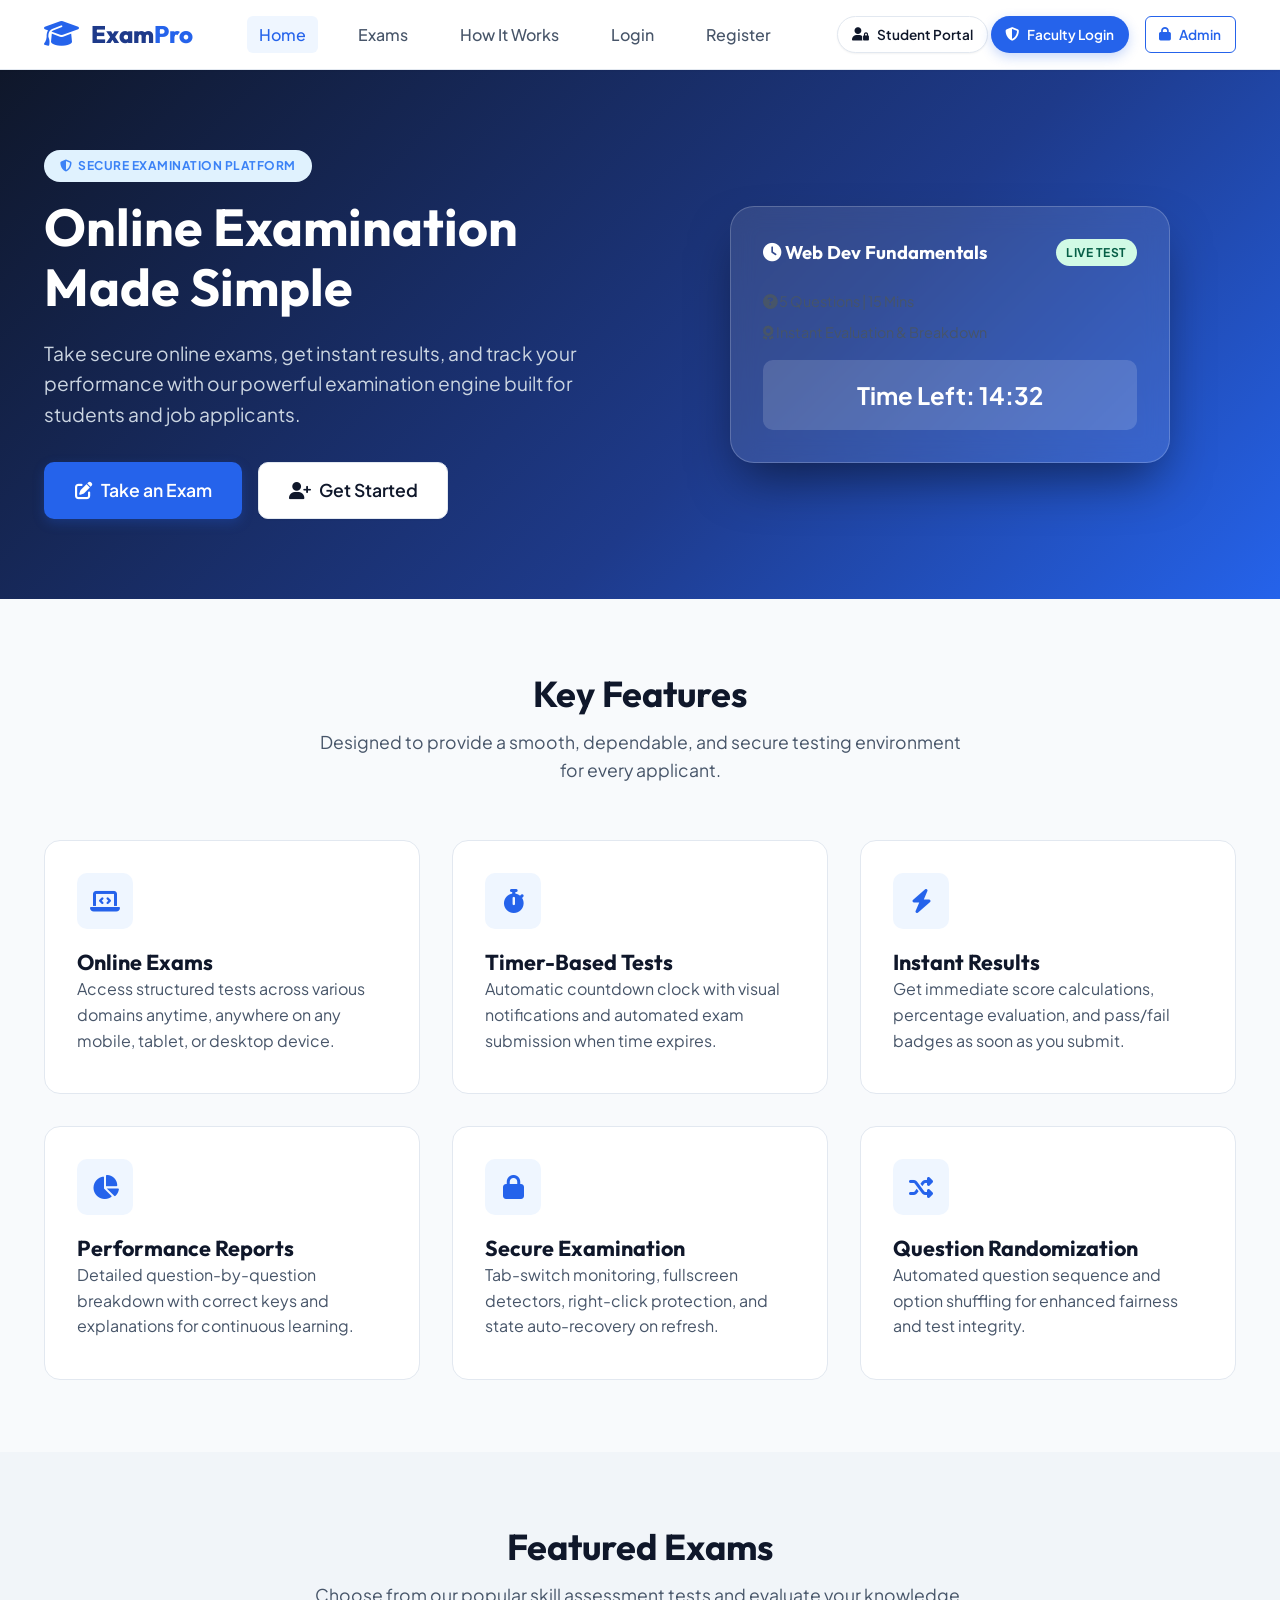
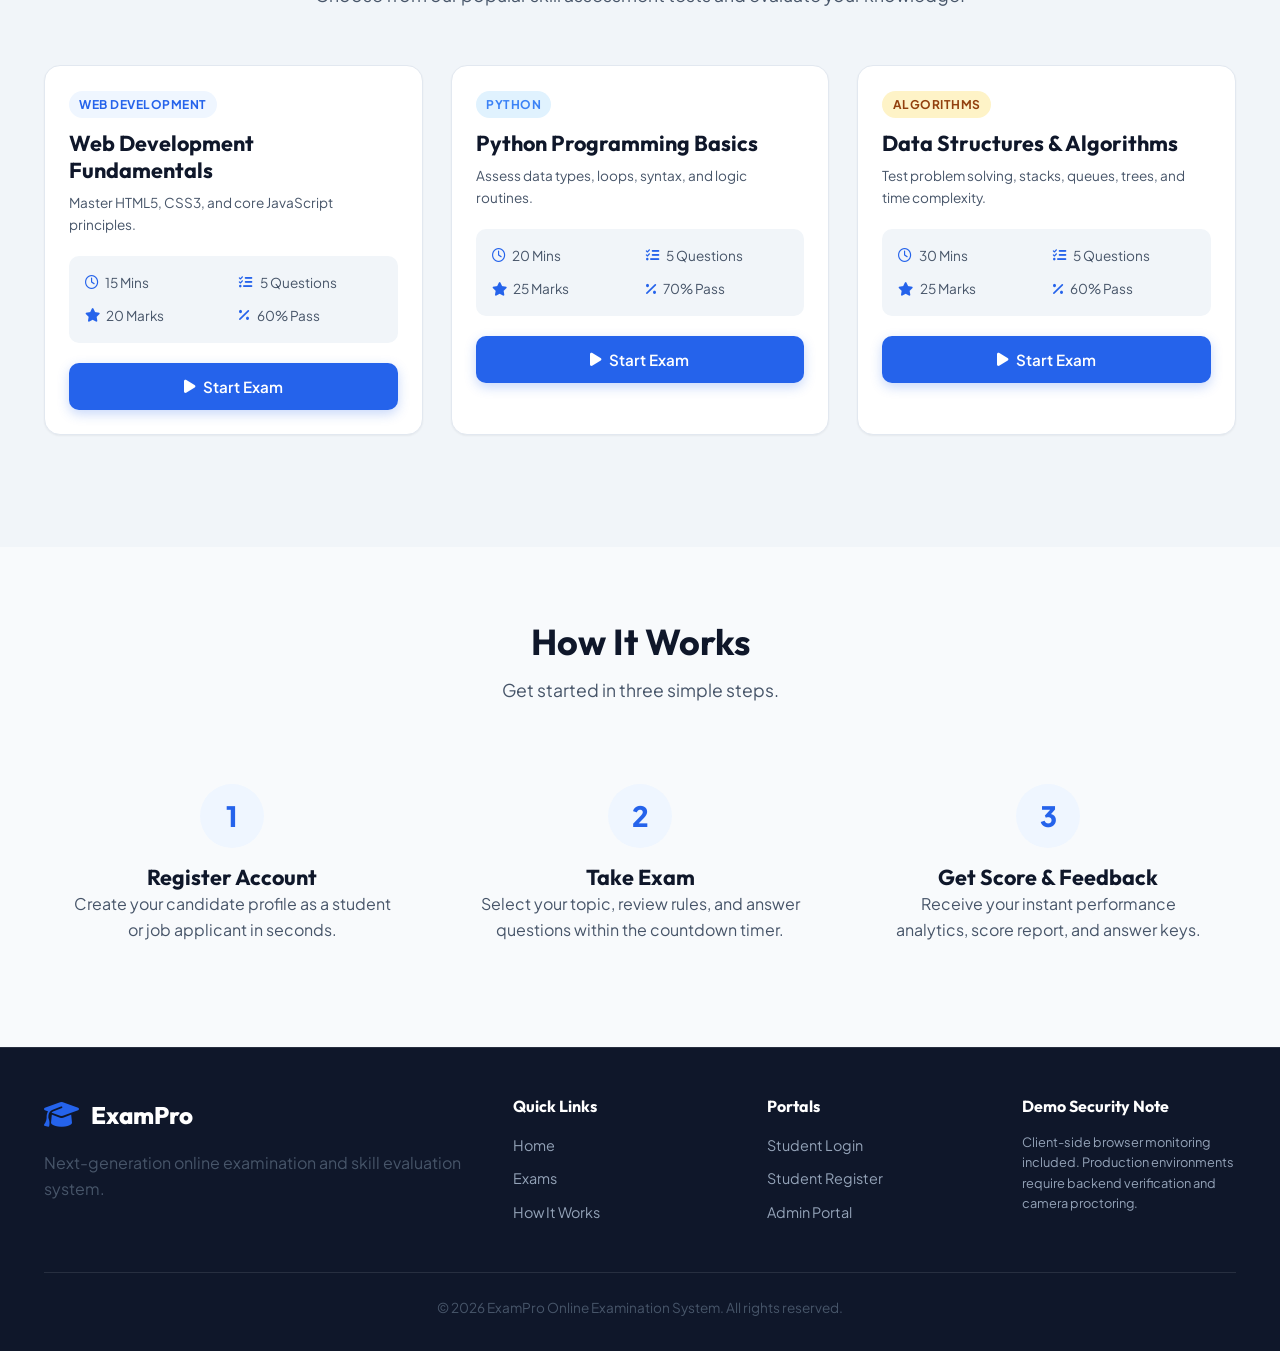
==== commit 506c6d4a: "Remove demo navigation and credentials; add interactive profile photo upload & change modal for User" ====
--- a/index.html
+++ b/index.html
@@ -1,6 +1,10 @@
 <!DOCTYPE html>
 <html lang="en">
+
 <head>
+
+
+
   <meta charset="UTF-8">
   <meta name="viewport" content="width=device-width, initial-scale=1.0">
   <meta name="description" content="ExamPro - Next-Generation Online Examination Platform for Students & Candidates.">
@@ -8,6 +12,7 @@
   <link rel="stylesheet" href="css/style.css">
   <link rel="stylesheet" href="https://cdnjs.cloudflare.com/ajax/libs/font-awesome/6.5.1/css/all.min.css">
 </head>
+
 <body>
   <!-- Header Navbar -->
   <header class="navbar">
@@ -47,11 +52,14 @@
           </div>
           <h1 class="hero-title">Online Examination Made Simple</h1>
           <p class="hero-subtitle">
-            Take secure online exams, get instant results, and track your performance with our powerful examination engine built for students and job applicants.
+            Take secure online exams, get instant results, and track your performance with our powerful examination
+            engine built for students and job applicants.
           </p>
           <div class="hero-actions">
-            <a href="login.html" class="btn btn-primary btn-lg"><i class="fa-solid fa-pen-to-square"></i> Take an Exam</a>
-            <a href="register.html" class="btn btn-secondary btn-lg"><i class="fa-solid fa-user-plus"></i> Get Started</a>
+            <a href="login.html" class="btn btn-primary btn-lg"><i class="fa-solid fa-pen-to-square"></i> Take an
+              Exam</a>
+            <a href="register.html" class="btn btn-secondary btn-lg"><i class="fa-solid fa-user-plus"></i> Get
+              Started</a>
           </div>
         </div>
 
@@ -65,7 +73,8 @@
               <p><i class="fa-solid fa-circle-question"></i> 5 Questions | 15 Mins</p>
               <p><i class="fa-solid fa-award"></i> Instant Evaluation & Breakdown</p>
             </div>
-            <div style="background:rgba(255,255,255,0.15); padding:1rem; border-radius:var(--radius-md); text-align:center;">
+            <div
+              style="background:rgba(255,255,255,0.15); padding:1rem; border-radius:var(--radius-md); text-align:center;">
               <span style="font-size:1.5rem; font-weight:700;">Time Left: 14:32</span>
             </div>
           </div>
@@ -79,14 +88,16 @@
     <div class="container">
       <div class="section-header">
         <h2 class="section-title">Key Features</h2>
-        <p class="section-subtitle">Designed to provide a smooth, dependable, and secure testing environment for every applicant.</p>
+        <p class="section-subtitle">Designed to provide a smooth, dependable, and secure testing environment for every
+          applicant.</p>
       </div>
 
       <div class="feature-grid">
         <div class="feature-card">
           <div class="feature-icon"><i class="fa-solid fa-laptop-code"></i></div>
           <h3>Online Exams</h3>
-          <p>Access structured tests across various domains anytime, anywhere on any mobile, tablet, or desktop device.</p>
+          <p>Access structured tests across various domains anytime, anywhere on any mobile, tablet, or desktop device.
+          </p>
         </div>
 
         <div class="feature-card">
@@ -110,7 +121,8 @@
         <div class="feature-card">
           <div class="feature-icon"><i class="fa-solid fa-lock"></i></div>
           <h3>Secure Examination</h3>
-          <p>Tab-switch monitoring, fullscreen detectors, right-click protection, and state auto-recovery on refresh.</p>
+          <p>Tab-switch monitoring, fullscreen detectors, right-click protection, and state auto-recovery on refresh.
+          </p>
         </div>
 
         <div class="feature-card">
@@ -142,15 +154,6 @@
               <div class="exam-meta-item"><i class="fa-solid fa-star"></i> 20 Marks</div>
               <div class="exam-meta-item"><i class="fa-solid fa-percent"></i> 60% Pass</div>
             </div>
-            <div class="candidate-avatar-stack-container" style="margin-bottom:1rem;">
-              <div class="candidate-avatar-stack">
-                <img src="https://images.unsplash.com/photo-1539571696357-5a69c17a67c6?w=80&auto=format&fit=crop&q=80" alt="John Doe" title="John Doe (21BCS0142)">
-                <img src="https://images.unsplash.com/photo-1494790108377-be9c29b29330?w=80&auto=format&fit=crop&q=80" alt="Sarah" title="Sarah Jenkins (22ECE0089)">
-                <img src="https://images.unsplash.com/photo-1507003211169-0a1dd7228f2d?w=80&auto=format&fit=crop&q=80" alt="Alex" title="Alex Rivera (23BCS8492)">
-                <span class="avatar-count-badge">+24</span>
-              </div>
-              <span class="active-students-label"><i class="fa-solid fa-circle blink-green"></i> 27 Online Test Candidates</span>
-            </div>
             <a href="login.html" class="btn btn-primary btn-full"><i class="fa-solid fa-play"></i> Start Exam</a>
           </div>
         </div>
@@ -166,14 +169,6 @@
               <div class="exam-meta-item"><i class="fa-solid fa-star"></i> 25 Marks</div>
               <div class="exam-meta-item"><i class="fa-solid fa-percent"></i> 70% Pass</div>
             </div>
-            <div class="candidate-avatar-stack-container" style="margin-bottom:1rem;">
-              <div class="candidate-avatar-stack">
-                <img src="https://images.unsplash.com/photo-1517841905240-472988babdf9?w=80&auto=format&fit=crop&q=80" alt="Maya" title="Maya Lin (22DSAI044)">
-                <img src="https://images.unsplash.com/photo-1539571696357-5a69c17a67c6?w=80&auto=format&fit=crop&q=80" alt="John" title="John Doe (21BCS0142)">
-                <span class="avatar-count-badge">+18</span>
-              </div>
-              <span class="active-students-label"><i class="fa-solid fa-circle blink-green"></i> 20 Online Test Candidates</span>
-            </div>
             <a href="login.html" class="btn btn-primary btn-full"><i class="fa-solid fa-play"></i> Start Exam</a>
           </div>
         </div>
@@ -189,14 +184,6 @@
               <div class="exam-meta-item"><i class="fa-solid fa-star"></i> 25 Marks</div>
               <div class="exam-meta-item"><i class="fa-solid fa-percent"></i> 60% Pass</div>
             </div>
-            <div class="candidate-avatar-stack-container" style="margin-bottom:1rem;">
-              <div class="candidate-avatar-stack">
-                <img src="https://images.unsplash.com/photo-1494790108377-be9c29b29330?w=80&auto=format&fit=crop&q=80" alt="Sarah" title="Sarah Jenkins (22ECE0089)">
-                <img src="https://images.unsplash.com/photo-1507003211169-0a1dd7228f2d?w=80&auto=format&fit=crop&q=80" alt="Alex" title="Alex Rivera (23BCS8492)">
-                <span class="avatar-count-badge">+31</span>
-              </div>
-              <span class="active-students-label"><i class="fa-solid fa-circle blink-green"></i> 33 Online Test Candidates</span>
-            </div>
             <a href="login.html" class="btn btn-primary btn-full"><i class="fa-solid fa-play"></i> Start Exam</a>
           </div>
         </div>
@@ -214,19 +201,25 @@
 
       <div class="feature-grid" style="grid-template-columns: repeat(3, 1fr);">
         <div style="text-align:center; padding:1.5rem;">
-          <div style="width:64px; height:64px; border-radius:50%; background:var(--primary-light); color:var(--primary); font-size:1.75rem; font-weight:800; display:flex; align-items:center; justify-content:center; margin:0 auto 1rem auto;">1</div>
+          <div
+            style="width:64px; height:64px; border-radius:50%; background:var(--primary-light); color:var(--primary); font-size:1.75rem; font-weight:800; display:flex; align-items:center; justify-content:center; margin:0 auto 1rem auto;">
+            1</div>
           <h3>Register Account</h3>
           <p>Create your candidate profile as a student or job applicant in seconds.</p>
         </div>
 
         <div style="text-align:center; padding:1.5rem;">
-          <div style="width:64px; height:64px; border-radius:50%; background:var(--primary-light); color:var(--primary); font-size:1.75rem; font-weight:800; display:flex; align-items:center; justify-content:center; margin:0 auto 1rem auto;">2</div>
+          <div
+            style="width:64px; height:64px; border-radius:50%; background:var(--primary-light); color:var(--primary); font-size:1.75rem; font-weight:800; display:flex; align-items:center; justify-content:center; margin:0 auto 1rem auto;">
+            2</div>
           <h3>Take Exam</h3>
           <p>Select your topic, review rules, and answer questions within the countdown timer.</p>
         </div>
 
         <div style="text-align:center; padding:1.5rem;">
-          <div style="width:64px; height:64px; border-radius:50%; background:var(--primary-light); color:var(--primary); font-size:1.75rem; font-weight:800; display:flex; align-items:center; justify-content:center; margin:0 auto 1rem auto;">3</div>
+          <div
+            style="width:64px; height:64px; border-radius:50%; background:var(--primary-light); color:var(--primary); font-size:1.75rem; font-weight:800; display:flex; align-items:center; justify-content:center; margin:0 auto 1rem auto;">
+            3</div>
           <h3>Get Score & Feedback</h3>
           <p>Receive your instant performance analytics, score report, and answer keys.</p>
         </div>
@@ -267,7 +260,8 @@
         <div>
           <h4 class="footer-title">Demo Security Note</h4>
           <p style="font-size:0.8rem; color:#94a3b8;">
-            Client-side browser monitoring included. Production environments require backend verification and camera proctoring.
+            Client-side browser monitoring included. Production environments require backend verification and camera
+            proctoring.
           </p>
         </div>
       </div>
@@ -285,4 +279,5 @@
     });
   </script>
 </body>
-</html>
+
+</html>
